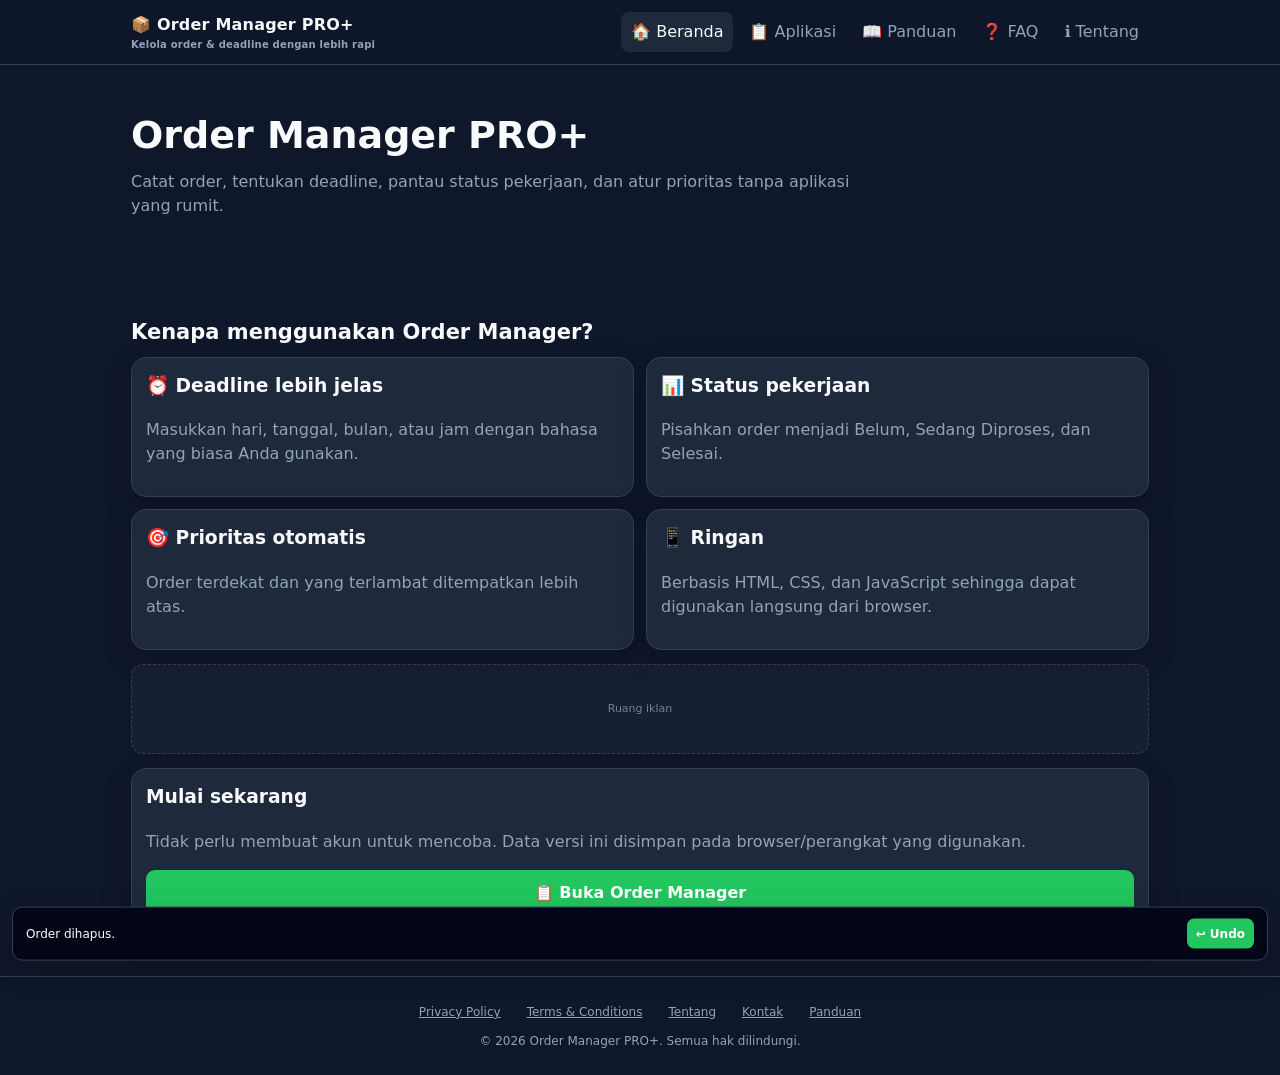
==== index.html @ 02d8d1c5 "Update index.html" ====
<!DOCTYPE html>
<html lang="id">
<head>
<meta name="google-site-verification" content="tuwIC2r9AlKlvY7EfGxf12h9E3UaU9T2xeXRM_5UAuw" />

<script async src="https://pagead2.googlesyndication.com/pagead/js/adsbygoogle.js?client=ca-pub-6747302804510884"
     crossorigin="anonymous"></script>
  
<meta charset="UTF-8">
<meta name="viewport" content="width=device-width,initial-scale=1.0,viewport-fit=cover">
<meta name="description" content="Order Manager PRO+ adalah aplikasi web ringan untuk mencatat order, mengatur deadline, memantau status pekerjaan, dan mengelola prioritas.">
<meta name="theme-color" content="#0f172a">
<title>Order Manager PRO+ — Kelola Order & Deadline</title>

<!--
  ADSENSE:
  Jangan menaruh kode iklan palsu di sini.
  Setelah situs disetujui Google AdSense, masukkan kode resmi Google
  pada slot .ad-slot yang ditandai di bawah.
-->

<style>
:root{
  --bg:#0f172a;--surface:#1e293b;--surface2:#172033;--text:#f8fafc;
  --muted:#94a3b8;--border:#334155;--primary:#22c55e;--danger:#ef4444;
  --blue:#3b82f6;--orange:#f59e0b;--cyan:#38bdf8;--shadow:0 10px 30px rgba(0,0,0,.18)
}
*{box-sizing:border-box}
html{scroll-behavior:smooth}
body{font-family:system-ui,-apple-system,"Segoe UI",sans-serif;background:var(--bg);color:var(--text);margin:0;line-height:1.5}
body.light{--bg:#f1f5f9;--surface:#fff;--surface2:#e2e8f0;--text:#0f172a;--muted:#64748b;--border:#cbd5e1;--shadow:0 8px 25px rgba(15,23,42,.08)}
button,input,textarea,select{font:inherit}
button{border:0;cursor:pointer}
a{color:inherit}
.site-header{position:sticky;top:0;z-index:50;background:color-mix(in srgb,var(--bg) 92%,transparent);backdrop-filter:blur(12px);border-bottom:1px solid var(--border)}
.header-inner{max-width:1050px;margin:auto;padding:12px 16px;display:flex;align-items:center;justify-content:space-between;gap:12px}
.brand{font-weight:900;text-decoration:none;letter-spacing:.2px}
.brand small{display:block;color:var(--muted);font-size:10px;font-weight:600}
.nav{display:flex;gap:6px;overflow:auto}
.nav button{background:transparent;color:var(--muted);padding:8px 10px;border-radius:8px;white-space:nowrap}
.nav button.active,.nav button:hover{background:var(--surface);color:var(--text)}
.page{display:none}.page.active{display:block}
.wrap{max-width:1050px;margin:auto;padding:22px 16px 45px}
.hero{padding:20px 0 10px}
.hero h1{font-size:clamp(25px,6vw,38px);margin:0 0 6px}
.hero p{color:var(--muted);margin:0;max-width:720px}
.section-title{font-size:21px;margin:25px 0 8px}
.muted{color:var(--muted)}
.ad-slot{min-height:90px;margin:14px 0;border:1px dashed var(--border);border-radius:12px;display:flex;align-items:center;justify-content:center;color:var(--muted);font-size:11px;background:var(--surface2)}
.ad-slot span{opacity:.75}
.app-card,.info-card{background:var(--surface);border:1px solid var(--border);border-radius:15px;padding:14px;box-shadow:var(--shadow)}
textarea{width:100%;height:140px;border-radius:10px;border:1px solid var(--border);padding:12px;margin-bottom:10px;background:var(--surface2);color:var(--text);resize:vertical}
.btn-main{width:100%;padding:11px;background:var(--primary);color:#fff;font-weight:800;border-radius:9px}
#clock{text-align:center;margin:10px 0;color:var(--muted);font-size:13px}
.dashboard{display:grid;grid-template-columns:repeat(4,1fr);gap:7px;margin-top:14px}
.dash{background:var(--surface);border:1px solid var(--border);border-radius:10px;padding:9px;text-align:center;font-size:11px}
.dash b{display:block;font-size:19px}.dash.over b{color:var(--danger)}
.status-tabs{display:grid;grid-template-columns:repeat(3,1fr);gap:7px;margin-top:15px}
.status-tab{padding:10px 7px;background:var(--surface);color:var(--muted);border:1px solid var(--border);border-radius:10px;font-weight:800;font-size:11px}
.status-tab.active{background:var(--primary);border-color:var(--primary);color:#fff}
.bulk-actions{display:flex;justify-content:flex-end;margin:9px 0}
.delete-all{background:var(--danger);color:#fff;padding:8px 11px;border-radius:8px;font-size:11px;font-weight:800}
.card{background:var(--surface);border:1px solid var(--border);padding:12px;border-radius:12px;margin-bottom:9px;display:flex;gap:10px;align-items:center;transition:.2s}
.card.proses{background:#78350f}.card.selesai{background:#064e3b}
body.light .card.proses{background:#fff7ed} body.light .card.selesai{background:#ecfdf5}
.card.today{border:2px solid var(--danger)}.card.tomorrow{border:2px solid var(--orange)}.card.h2{border:2px solid var(--blue)}
.left{flex:1;min-width:0}.title{font-size:14px;line-height:1.65;overflow-wrap:anywhere}
.urgent-big{display:block;font-size:12px;font-weight:900;color:var(--danger);margin-bottom:4px;animation:blinkText 1s infinite}
@keyframes blinkText{50%{opacity:.3}}
@keyframes blinkRed{50%{box-shadow:0 0 20px var(--danger)}}
.super-priority{animation:blinkRed 1s infinite;border:2px solid var(--danger)!important}
.tag{font-size:10px;padding:2px 6px;border-radius:6px;margin-right:4px;font-weight:900;display:inline-block;margin-bottom:3px}
.todayTag{background:var(--danger)}.tomorrowTag{background:var(--orange)}.h2Tag{background:var(--blue)}
.date,.countdown{font-size:11px;margin-top:4px}.date{color:var(--muted)}.countdown{color:var(--cyan)}
.parse-warning{color:var(--orange);font-weight:700}
.progress{font-size:10px;padding:3px 6px;border-radius:6px;margin-left:5px;border:0;color:#fff;font-weight:700}
.p-belum{background:#64748b}.p-proses{background:#f59e0b}.p-selesai{background:#22c55e}
.actions{display:flex;gap:5px;flex-shrink:0;flex-wrap:wrap;justify-content:flex-end}.actions button{padding:6px 7px;font-size:11px;border-radius:7px;color:#fff}
.edit{background:var(--blue)}.delete{background:var(--danger)}.move{background:#475569}
.note{font-size:11px;color:var(--muted);margin-top:7px;padding:7px 8px;background:var(--surface2);border-radius:7px}
.empty{text-align:center;color:var(--muted);padding:35px 15px}
.info-grid{display:grid;grid-template-columns:repeat(2,1fr);gap:12px}
.info-card h3{margin-top:0}.info-card li{margin:7px 0}
footer{border-top:1px solid var(--border);padding:25px 16px;color:var(--muted);text-align:center;font-size:12px}
.footer-links{display:flex;justify-content:center;gap:14px;flex-wrap:wrap;margin-bottom:10px}
.footer-links button{background:none;color:var(--muted);text-decoration:underline}
.toast{position:fixed;left:12px;right:12px;bottom:15px;z-index:100;display:flex;align-items:center;justify-content:space-between;gap:10px;background:#020617;color:#fff;border:1px solid #334155;padding:11px 13px;border-radius:10px;box-shadow:var(--shadow);transform:translateY(140%);transition:.25s;font-size:12px}
.toast.show{transform:translateY(0)}.toast button{background:var(--primary);color:#fff;padding:6px 9px;border-radius:7px;font-weight:800}
.search{width:100%;padding:10px;border-radius:9px;border:1px solid var(--border);background:var(--surface2);color:var(--text);margin:8px 0}
.toolbar{display:flex;gap:7px;justify-content:flex-end;margin:8px 0;flex-wrap:wrap}.toolbar button{padding:8px 10px;border-radius:8px;background:var(--surface2);color:var(--text);border:1px solid var(--border)}
.drag-handle{cursor:grab;color:var(--muted);font-size:15px;margin-right:3px}.dragging{opacity:.45}
.small{font-size:11px}.kbd{padding:2px 5px;border:1px solid var(--border);border-radius:5px;background:var(--surface2)}
@media(max-width:650px){
  .header-inner{align-items:flex-start;flex-direction:column}.nav{width:100%}
  .dashboard{grid-template-columns:repeat(2,1fr)}.info-grid{grid-template-columns:1fr}
  .card{align-items:flex-start}.actions{width:76px}
}

.ad-wrapper {
  display: flex;
  flex-wrap: wrap;
  justify-content: center;
  gap: 15px;
  margin: 15px 0;
}
.ad-wrapper .ad-slot {
  margin: 0; /* Menghapus margin bawaan agar sejajar */
  border: none;
  background: transparent;
  flex: 1 1 auto;
  max-width: fit-content;
}
.ad-wrapper .ad-slot iframe,
.ad-wrapper .ad-slot img,
.ad-wrapper .ad-slot ins {
  max-width: 100% !important;
  height: auto !important;
  object-fit: contain;
  display: block;
  margin: 0 auto;
}
     
</style>
</head>

<body>
<header class="site-header">
  <div class="header-inner">
    <a class="brand" href="#" onclick="showPage('home');return false">📦 Order Manager PRO+<small>Kelola order & deadline dengan lebih rapi</small></a>
    <nav class="nav" aria-label="Navigasi utama">
      <button id="nav-home" onclick="showPage('home')">🏠 Beranda</button>
      <button id="nav-app" onclick="showPage('app')">📋 Aplikasi</button>
      <button id="nav-guide" onclick="showPage('guide')">📖 Panduan</button>
      <button id="nav-faq" onclick="showPage('faq')">❓ FAQ</button>
      <button id="nav-about" onclick="showPage('about')">ℹ️ Tentang</button>
    </nav>
  </div>
</header>

<main>
<section id="page-home" class="page">
<div class="wrap">
  <div class="hero">
    <h1>Order Manager PRO+</h1>
    <p>Catat order, tentukan deadline, pantau status pekerjaan, dan atur prioritas tanpa aplikasi yang rumit.</p>
  </div>

<!-- Contoh pemasangan di Halaman Beranda (Home) -->
<div class="ad-slot" style="border:none; background:transparent; display:flex; justify-content:center; align-items:center; min-height:50px;">
  <!-- TEMPEL KODE ADSTERRA ANDA DI BAWAH INI -->
  <script>
  atOptions = {
    'key' : '474d2ffbea470ba708e91466ad2cbdbd',
    'format' : 'iframe',
    'height' : 50,
    'width' : 320,
    'params' : {}
  };
</script>
<script src="https://www.highrevenueformat.com/474d2ffbea470ba708e91466ad2cbdbd/invoke.js"></script>
  <!-- BATAS KODE ADSTERRA -->
</div>
     
  <h2 class="section-title">Kenapa menggunakan Order Manager?</h2>
  <div class="info-grid">
    <article class="info-card"><h3>⏰ Deadline lebih jelas</h3><p class="muted">Masukkan hari, tanggal, bulan, atau jam dengan bahasa yang biasa Anda gunakan.</p></article>
    <article class="info-card"><h3>📊 Status pekerjaan</h3><p class="muted">Pisahkan order menjadi Belum, Sedang Diproses, dan Selesai.</p></article>
    <article class="info-card"><h3>🎯 Prioritas otomatis</h3><p class="muted">Order terdekat dan yang terlambat ditempatkan lebih atas.</p></article>
    <article class="info-card"><h3>📱 Ringan</h3><p class="muted">Berbasis HTML, CSS, dan JavaScript sehingga dapat digunakan langsung dari browser.</p></article>
  </div>
  <div class="ad-slot"><span>Ruang iklan</span></div>
  <div class="info-card">
    <h3>Mulai sekarang</h3>
    <p class="muted">Tidak perlu membuat akun untuk mencoba. Data versi ini disimpan pada browser/perangkat yang digunakan.</p>
    <button class="btn-main" onclick="showPage('app')">📋 Buka Order Manager</button>
  </div>
</div>
</section>

<section id="page-app" class="page">
<div class="wrap">
  <div class="hero">
    <h1>📦 Order Manager PRO+</h1>
    <p>Masukkan satu order per baris. Deadline akan dibaca otomatis jika ada.</p>
  </div>

  <div class="toolbar">
    <button onclick="toggleTheme()">🌓 Dark / Light</button>
  </div>

  <div class="app-card">
    <textarea id="input" placeholder="Contoh:
Servis motor hari ini 15:30
Meeting besok jam 09.00
Ambil barang lusa
Cetak banner Senin 10:00
Kirim paket Senin depan
Order kartu 28 Agustus
Deadline 28 Agustus 2026 13:00
Pesanan 28/08/2026
Produksi 28-08-2026
Acara 2026-08-28
Cetak label tanggal 25"></textarea>
    <button class="btn-main" onclick="tambah()">Tambah Order</button>
    <div id="clock"></div>
  </div>

  <div class="dashboard">
    <div class="dash over"><b id="dash-over">0</b>Lewat</div>
    <div class="dash"><b id="dash-today">0</b>Hari ini</div>
    <div class="dash"><b id="dash-tomorrow">0</b>Besok</div>
    <div class="dash"><b id="dash-week">0</b>Minggu ini</div>
  </div>

  <div class="status-tabs" role="tablist">
    <button class="status-tab" id="tab-proses" onclick="setStatusTab('proses')">🔄 Sedang Diproses <span id="count-proses">0</span></button>
    <button class="status-tab active" id="tab-belum" onclick="setStatusTab('belum')">⏳ Belum <span id="count-belum">0</span></button>
    <button class="status-tab" id="tab-selesai" onclick="setStatusTab('selesai')">✅ Selesai <span id="count-selesai">0</span></button>
  </div>

  <div class="bulk-actions">
    <button class="delete-all" onclick="hapusSemuaData()">🗑️ Hapus Semua Data</button>
  </div>

  <input id="search" class="search" placeholder="🔎 Cari order..." oninput="render()">
  <div class="small muted">💡 Anda juga dapat mengubah urutan manual dengan tombol ▲ ▼ atau drag & drop.</div>
  <!-- Contoh pemasangan di Halaman Beranda (Home) -->

     <!-- IKLAN IKLAN -->

     <div class="ad-wrapper">
     <div class="ad-slot" style="border:none; background:transparent; display:flex; justify-content:center; align-items:center; min-height:50px;">
     <!-- TEMPEL KODE ADSTERRA ANDA DI BAWAH INI -->
  <script>
  atOptions = {
    'key' : '474d2ffbea470ba708e91466ad2cbdbd',
    'format' : 'iframe',
    'height' : 50,
    'width' : 320,
    'params' : {}
  };
</script>
<script src="https://www.highrevenueformat.com/474d2ffbea470ba708e91466ad2cbdbd/invoke.js"></script>
  <!-- IKLAN BATAS KODE ADSTERRA -->
</div>
      <div class="ad-slot" style="border:none; background:transparent; display:flex; justify-content:center; align-items:center; min-height:50px;">
     <!-- TEMPEL KODE ADSTERRA ANDA DI BAWAH INI -->
  <script>
  atOptions = {
    'key' : '474d2ffbea470ba708e91466ad2cbdbd',
    'format' : 'iframe',
    'height' : 50,
    'width' : 320,
    'params' : {}
  };
</script>
<script src="https://www.highrevenueformat.com/474d2ffbea470ba708e91466ad2cbdbd/invoke.js"></script>
  <!-- IKLAN BATAS KODE ADSTERRA -->
</div>
      <div class="ad-slot" style="border:none; background:transparent; display:flex; justify-content:center; align-items:center; min-height:50px;">
     <!-- TEMPEL KODE ADSTERRA ANDA DI BAWAH INI -->
  <script>
  atOptions = {
    'key' : '474d2ffbea470ba708e91466ad2cbdbd',
    'format' : 'iframe',
    'height' : 50,
    'width' : 320,
    'params' : {}
  };
</script>
<script src="https://www.highrevenueformat.com/474d2ffbea470ba708e91466ad2cbdbd/invoke.js"></script>
  <!-- IKLAN BATAS KODE ADSTERRA -->
</div>

<div class="ad-slot" style="border:none; background:transparent; display:flex; justify-content:center; align-items:center; min-height:50px;">
  <!-- TEMPEL KODE ADSTERRA ANDA DI BAWAH INI POPUP -->
  <script>
  atOptions = {
    'key' : 'ff855665cf0e0e22f07a03cf411e1b03',
    'format' : 'iframe',
    'height' : 250,
    'width' : 300,
    'params' : {}
  };
</script>
<script src="https://www.highrevenueformat.com/ff855665cf0e0e22f07a03cf411e1b03/invoke.js"></script>
  <!-- IKLAN BATAS KODE ADSTERRA -->
</div>
     <div class="ad-slot" style="border:none; background:transparent; display:flex; justify-content:center; align-items:center; min-height:50px;">
  <!-- TEMPEL KODE ADSTERRA ANDA DI BAWAH INI POPUP -->
  <script>
  atOptions = {
    'key' : 'ff855665cf0e0e22f07a03cf411e1b03',
    'format' : 'iframe',
    'height' : 250,
    'width' : 300,
    'params' : {}
  };
</script>
<script src="https://www.highrevenueformat.com/ff855665cf0e0e22f07a03cf411e1b03/invoke.js"></script>
  <!-- IKLAN BATAS KODE ADSTERRA -->
</div>
     <div class="ad-slot" style="border:none; background:transparent; display:flex; justify-content:center; align-items:center; min-height:50px;">
  <!-- TEMPEL KODE ADSTERRA ANDA DI BAWAH INI POPUP -->
  <script>
  atOptions = {
    'key' : 'ff855665cf0e0e22f07a03cf411e1b03',
    'format' : 'iframe',
    'height' : 250,
    'width' : 300,
    'params' : {}
  };
</script>
<script src="https://www.highrevenueformat.com/ff855665cf0e0e22f07a03cf411e1b03/invoke.js"></script>
  <!-- IKLAN BATAS KODE ADSTERRA -->
</div>
 </div>

     <!-- IKLAN IKLAN -->
     
  <div id="output" class="container"></div>

     <!-- IKLAN IKLAN IKLAN -->
<div class="ad-wrapper">     
  <!-- IKLANNN -->   
<div class="ad-slot" style="border:none; background:transparent; display:flex; justify-content:center; align-items:center; min-height:50px;">
  <!-- TEMPEL KODE ADSTERRA ANDA DI BAWAH INI -->
  <script>
  atOptions = {
    'key' : '990334b8b46c7dfef3ff27dfad3c7485',
    'format' : 'iframe',
    'height' : 60,
    'width' : 468,
    'params' : {}
  };
</script>
<script src="https://www.highrevenueformat.com/990334b8b46c7dfef3ff27dfad3c7485/invoke.js"></script>
  <!-- BATAS KODE ADSTERRA -->
</div>
<div class="ad-slot" style="border:none; background:transparent; display:flex; justify-content:center; align-items:center; min-height:50px;">
  <!-- TEMPEL KODE ADSTERRA ANDA DI BAWAH INI -->
  <script>
  atOptions = {
    'key' : '990334b8b46c7dfef3ff27dfad3c7485',
    'format' : 'iframe',
    'height' : 60,
    'width' : 468,
    'params' : {}
  };
</script>
<script src="https://www.highrevenueformat.com/990334b8b46c7dfef3ff27dfad3c7485/invoke.js"></script>
  <!-- BATAS KODE ADSTERRA -->
</div>
<div class="ad-slot" style="border:none; background:transparent; display:flex; justify-content:center; align-items:center; min-height:50px;">
  <!-- TEMPEL KODE ADSTERRA ANDA DI BAWAH INI -->
  <script>
  atOptions = {
    'key' : '990334b8b46c7dfef3ff27dfad3c7485',
    'format' : 'iframe',
    'height' : 60,
    'width' : 468,
    'params' : {}
  };
</script>
<script src="https://www.highrevenueformat.com/990334b8b46c7dfef3ff27dfad3c7485/invoke.js"></script>
  <!-- BATAS KODE ADSTERRA -->
</div>
<div class="ad-slot" style="border:none; background:transparent; display:flex; justify-content:center; align-items:center; min-height:50px;">
  <!-- TEMPEL KODE ADSTERRA ANDA DI BAWAH INI -->
  <script>
  atOptions = {
    'key' : '990334b8b46c7dfef3ff27dfad3c7485',
    'format' : 'iframe',
    'height' : 60,
    'width' : 468,
    'params' : {}
  };
</script>
<script src="https://www.highrevenueformat.com/990334b8b46c7dfef3ff27dfad3c7485/invoke.js"></script>
  <!-- BATAS KODE ADSTERRA -->
</div>
<div class="ad-slot" style="border:none; background:transparent; display:flex; justify-content:center; align-items:center; min-height:50px;">
  <!-- TEMPEL KODE ADSTERRA ANDA DI BAWAH INI -->
  <script>
  atOptions = {
    'key' : '990334b8b46c7dfef3ff27dfad3c7485',
    'format' : 'iframe',
    'height' : 60,
    'width' : 468,
    'params' : {}
  };
</script>
<script src="https://www.highrevenueformat.com/990334b8b46c7dfef3ff27dfad3c7485/invoke.js"></script>
  <!-- BATAS KODE ADSTERRA -->
</div>
 <div class="ad-slot" style="border:none; background:transparent; display:flex; justify-content:center; align-items:center; min-height:50px;">
  <!-- TEMPEL KODE ADSTERRA ANDA DI BAWAH INI -->
  <script>
  atOptions = {
    'key' : '990334b8b46c7dfef3ff27dfad3c7485',
    'format' : 'iframe',
    'height' : 60,
    'width' : 468,
    'params' : {}
  };
</script>
<script src="https://www.highrevenueformat.com/990334b8b46c7dfef3ff27dfad3c7485/invoke.js"></script>
  <!-- BATAS KODE ADSTERRA -->
</div>
<div class="ad-slot" style="border:none; background:transparent; display:flex; justify-content:center; align-items:center; min-height:50px;">
  <!-- TEMPEL KODE ADSTERRA ANDA DI BAWAH INI -->
  <script>
  atOptions = {
    'key' : '990334b8b46c7dfef3ff27dfad3c7485',
    'format' : 'iframe',
    'height' : 60,
    'width' : 468,
    'params' : {}
  };
</script>
<script src="https://www.highrevenueformat.com/990334b8b46c7dfef3ff27dfad3c7485/invoke.js"></script>
  <!-- BATAS KODE ADSTERRA -->
</div>
     <div class="ad-slot" style="border:none; background:transparent; display:flex; justify-content:center; align-items:center; min-height:50px;">
  <!-- TEMPEL KODE ADSTERRA ANDA DI BAWAH INI -->
  <script>
  atOptions = {
    'key' : '990334b8b46c7dfef3ff27dfad3c7485',
    'format' : 'iframe',
    'height' : 60,
    'width' : 468,
    'params' : {}
  };
</script>
<script src="https://www.highrevenueformat.com/990334b8b46c7dfef3ff27dfad3c7485/invoke.js"></script>
  <!-- BATAS KODE ADSTERRA -->
</div>
     <div class="ad-slot" style="border:none; background:transparent; display:flex; justify-content:center; align-items:center; min-height:50px;">
  <!-- TEMPEL KODE ADSTERRA ANDA DI BAWAH INI -->
  <script>
  atOptions = {
    'key' : '990334b8b46c7dfef3ff27dfad3c7485',
    'format' : 'iframe',
    'height' : 60,
    'width' : 468,
    'params' : {}
  };
</script>
<script src="https://www.highrevenueformat.com/990334b8b46c7dfef3ff27dfad3c7485/invoke.js"></script>
  <!-- BATAS KODE ADSTERRA -->
</div>
     <div class="ad-slot" style="border:none; background:transparent; display:flex; justify-content:center; align-items:center; min-height:50px;">
  <!-- TEMPEL KODE ADSTERRA ANDA DI BAWAH INI -->
  <script>
  atOptions = {
    'key' : '990334b8b46c7dfef3ff27dfad3c7485',
    'format' : 'iframe',
    'height' : 60,
    'width' : 468,
    'params' : {}
  };
</script>
<script src="https://www.highrevenueformat.com/990334b8b46c7dfef3ff27dfad3c7485/invoke.js"></script>
  <!-- BATAS KODE ADSTERRA -->
</div>

     </div>
     <div class="ad-slot" style="border:none; background:transparent; display:flex; justify-content:center; align-items:center; min-height:50px;">
  <!-- TEMPEL KODE ADSTERRA ANDA DI BAWAH INI -->
  <script>
  atOptions = {
    'key' : '1f15e79377ab8e579b58a0adede7d852',
    'format' : 'iframe',
    'height' : 90,
    'width' : 728,
    'params' : {}
  };
</script>
<script src="https://www.highrevenueformat.com/1f15e79377ab8e579b58a0adede7d852/invoke.js"></script>
  <!-- BATAS KODE ADSTERRA -->
</div>
         <div class="ad-slot" style="border:none; background:transparent; display:flex; justify-content:center; align-items:center; min-height:50px;">
  <!-- TEMPEL KODE ADSTERRA ANDA DI BAWAH INI -->
  <script>
  atOptions = {
    'key' : '1f15e79377ab8e579b58a0adede7d852',
    'format' : 'iframe',
    'height' : 90,
    'width' : 728,
    'params' : {}
  };
</script>
<script src="https://www.highrevenueformat.com/1f15e79377ab8e579b58a0adede7d852/invoke.js"></script>
  <!-- BATAS KODE ADSTERRA -->
</div>
         <div class="ad-slot" style="border:none; background:transparent; display:flex; justify-content:center; align-items:center; min-height:50px;">
  <!-- TEMPEL KODE ADSTERRA ANDA DI BAWAH INI -->
  <script>
  atOptions = {
    'key' : '1f15e79377ab8e579b58a0adede7d852',
    'format' : 'iframe',
    'height' : 90,
    'width' : 728,
    'params' : {}
  };
</script>
<script src="https://www.highrevenueformat.com/1f15e79377ab8e579b58a0adede7d852/invoke.js"></script>
  <!-- BATAS KODE ADSTERRA -->
</div>
         <div class="ad-slot" style="border:none; background:transparent; display:flex; justify-content:center; align-items:center; min-height:50px;">
  <!-- TEMPEL KODE ADSTERRA ANDA DI BAWAH INI -->
  <script>
  atOptions = {
    'key' : '1f15e79377ab8e579b58a0adede7d852',
    'format' : 'iframe',
    'height' : 90,
    'width' : 728,
    'params' : {}
  };
</script>
<script src="https://www.highrevenueformat.com/1f15e79377ab8e579b58a0adede7d852/invoke.js"></script>
  <!-- BATAS KODE ADSTERRA -->
</div>
         <div class="ad-slot" style="border:none; background:transparent; display:flex; justify-content:center; align-items:center; min-height:50px;">
  <!-- TEMPEL KODE ADSTERRA ANDA DI BAWAH INI -->
  <script>
  atOptions = {
    'key' : '1f15e79377ab8e579b58a0adede7d852',
    'format' : 'iframe',
    'height' : 90,
    'width' : 728,
    'params' : {}
  };
</script>
<script src="https://www.highrevenueformat.com/1f15e79377ab8e579b58a0adede7d852/invoke.js"></script>
  <!-- BATAS KODE ADSTERRA -->
</div>
         <div class="ad-slot" style="border:none; background:transparent; display:flex; justify-content:center; align-items:center; min-height:50px;">
  <!-- TEMPEL KODE ADSTERRA ANDA DI BAWAH INI -->
  <script>
  atOptions = {
    'key' : '1f15e79377ab8e579b58a0adede7d852',
    'format' : 'iframe',
    'height' : 90,
    'width' : 728,
    'params' : {}
  };
</script>
<script src="https://www.highrevenueformat.com/1f15e79377ab8e579b58a0adede7d852/invoke.js"></script>
  <!-- BATAS KODE ADSTERRA -->
</div>
</div>
     <!-- IKLANNN --> 

     
</div>
</section>

<section id="page-guide" class="page">
<div class="wrap">
  <div class="hero"><h1>📖 Panduan Order Manager PRO+</h1><p>Cara menggunakan fitur utama.</p></div>
  <div class="ad-slot"><span>Ruang iklan</span></div>
  <div class="info-grid">
    <article class="info-card"><h3>1. Tambah order</h3><p>Masukkan satu order per baris lalu tekan <b>Tambah Order</b>. Jika teks yang sama sudah ada, order baru tidak akan dimasukkan.</p></article>
    <article class="info-card"><h3>2. Tulis deadline</h3><p>Contoh: <b>hari ini 15:30</b>, <b>besok jam 09.00</b>, <b>lusa</b>, <b>Senin 10:00</b>, <b>Senin depan</b>, <b>28 Agustus</b>, <b>28 Agustus 2026</b>, <b>28/08/2026</b>, <b>28-08-2026</b>, <b>2026-08-28</b>, atau <b>tanggal 25</b>.</p></article>
    <article class="info-card"><h3>3. Status</h3><p>Gunakan tiga tab untuk memisahkan order <b>Belum</b>, <b>Sedang Diproses</b>, dan <b>Selesai</b>.</p></article>
    <article class="info-card"><h3>4. Prioritas</h3><p>Deadline yang lewat atau paling dekat otomatis berada di bagian atas. Order tanpa tanggal berada setelah order terjadwal. Status Selesai dipisahkan pada tabnya sendiri.</p></article>
    <article class="info-card"><h3>5. Drag & drop</h3><p>Geser kartu untuk mengatur prioritas manual. Tombol ▲ dan ▼ juga tersedia.</p></article>
    <article class="info-card"><h3>6. Undo Delete</h3><p>Setelah menghapus order, tekan <b>Undo</b> dalam beberapa detik untuk mengembalikannya.</p></article>
  </div>
</div>
</section>

<section id="page-faq" class="page">
<div class="wrap">
  <div class="hero"><h1>❓ FAQ</h1><p>Pertanyaan yang sering ditanyakan.</p></div>
  <div class="info-card">
    <h3>Apakah data saya tersimpan?</h3><p class="muted">Ya. Versi ini menggunakan penyimpanan browser (localStorage). Menghapus data browser atau berpindah perangkat dapat menghilangkan data lokal.</p>
    <h3>Apakah saya perlu login?</h3><p class="muted">Tidak untuk versi lokal ini.</p>
    <h3>Apakah tanggal otomatis akurat?</h3><p class="muted">Parser menggunakan tanggal dan waktu perangkat. Untuk deadline, sebaiknya tuliskan waktu jika jam benar-benar penting.</p>
    <h3>Bagaimana jika deadline tidak dikenali?</h3><p class="muted">Kartu akan menampilkan peringatan bahwa deadline tidak terdeteksi. Gunakan salah satu format pada Panduan.</p>
    <h3>Apakah data bisa diakses dari HP lain?</h3><p class="muted">Belum pada versi localStorage. Untuk sinkronisasi antarperangkat, aplikasi perlu backend/database.</p>
  </div>
</div>
</section>

<section id="page-about" class="page">
<div class="wrap">
  <div class="hero"><h1>ℹ️ Tentang Order Manager PRO+</h1><p>Aplikasi web sederhana untuk membantu pengelolaan pekerjaan dan order harian.</p></div>
  <div class="ad-slot"><span>Ruang iklan</span></div>
  <div class="info-card">
    <h3>Tujuan</h3>
    <p class="muted">Order Manager PRO+ dibuat untuk membantu pengguna mencatat pekerjaan, deadline, dan progres dalam satu tampilan yang ringan.</p>
    <h3>Privasi data</h3>
    <p class="muted">Pada versi ini, data order utama disimpan di browser pengguna. Jangan memasukkan informasi sensitif yang tidak diperlukan.</p>
    <h3>Kontak</h3>
    <p class="muted">Untuk pertanyaan, saran, atau laporan masalah, silakan gunakan alamat kontak yang Anda tetapkan pada versi publik situs.</p>
  </div>
</div>
</section>

<section id="page-privacy" class="page">
<div class="wrap">
  <h1>🔒 Privacy Policy</h1>
  <div class="info-card">
    <p>Kebijakan Privasi ini menjelaskan bagaimana situs Order Manager PRO+ menangani informasi ketika Anda menggunakan layanan.</p>
    <h3>Data aplikasi</h3><p>Order yang Anda masukkan pada versi ini dapat disimpan secara lokal di browser menggunakan localStorage. Data tersebut tidak otomatis dikirim ke server oleh aplikasi inti ini.</p>
    <h3>Cookies dan iklan</h3><p>Jika situs menggunakan Google AdSense atau layanan iklan pihak ketiga, penyedia iklan dapat menggunakan cookie atau teknologi serupa untuk menayangkan dan mengukur iklan sesuai kebijakan mereka. Bagian ini harus disesuaikan dengan konfigurasi iklan yang benar-benar digunakan pada situs.</p>
    <h3>Pengelolaan data</h3><p>Anda dapat menghapus order melalui fitur penghapusan di aplikasi. Anda juga dapat menghapus data situs dari pengaturan browser.</p>
    <h3>Perubahan</h3><p>Kebijakan ini dapat diperbarui apabila fitur, analitik, iklan, atau layanan pihak ketiga berubah.</p>
  </div>
</div>
</section>

<section id="page-terms" class="page">
<div class="wrap">
  <h1>📜 Terms & Conditions</h1>
  <div class="info-card">
    <p>Dengan menggunakan Order Manager PRO+, Anda memahami bahwa aplikasi ini merupakan alat bantu pencatatan dan pengingat deadline.</p>
    <h3>Ketepatan deadline</h3><p>Parser tanggal menggunakan waktu perangkat dan pola bahasa tertentu. Pengguna tetap bertanggung jawab memeriksa deadline penting.</p>
    <h3>Penyimpanan</h3><p>Versi localStorage tidak menjamin data tetap tersedia setelah data browser dihapus, perangkat diganti, atau browser mengalami perubahan.</p>
    <h3>Penggunaan wajar</h3><p>Gunakan layanan secara wajar dan jangan memasukkan konten yang melanggar hukum atau hak pihak lain.</p>
  </div>
</div>
</section>

<section id="page-contact" class="page">
<div class="wrap">
  <h1>📞 Kontak</h1>
  <div class="info-card">
    <p>Untuk pertanyaan, saran, atau laporan bug, gunakan kanal kontak yang Anda tetapkan untuk situs ini.</p>
    <p class="muted">Tempatkan email bisnis atau formulir kontak Anda di sini sebelum publikasi final.</p>
  </div>
</div>
</section>
</main>

<footer>
  <div class="footer-links">
    <button onclick="showPage('privacy')">Privacy Policy</button>
    <button onclick="showPage('terms')">Terms & Conditions</button>
    <button onclick="showPage('about')">Tentang</button>
    <button onclick="showPage('contact')">Kontak</button>
    <button onclick="showPage('guide')">Panduan</button>
  </div>
  <div>© <span id="year"></span> Order Manager PRO+. Semua hak dilindungi.</div>
</footer>

<div id="undoToast" class="toast">
  <span id="undoText">Order dihapus.</span>
  <button onclick="undoDelete()">↩ Undo</button>
</div>

<script>
const STORAGE_KEY = "orders";
let data = [];
let activeStatusTab = localStorage.getItem("activeStatusTab") || "belum";
let undoItem = null;
let undoIndex = -1;
let undoTimer = null;
let draggedId = null;

try{ data = JSON.parse(localStorage.getItem(STORAGE_KEY) || "[]"); }catch(e){ data=[]; }

function genId(){
  return Date.now().toString(36)+Math.random().toString(36).slice(2);
}
function normalizeText(text){
  return String(text||"").toLowerCase().normalize("NFD").replace(/[\u0300-\u036f]/g,"")
    .replace(/[^\p{L}\p{N}\s:/.-]/gu,"").replace(/\s+/g," ").trim();
}
function validDateParts(y,m,d){
  const x=new Date(y,m,d);
  return x.getFullYear()===y && x.getMonth()===m && x.getDate()===d;
}
function parseWaktu(rawText){
  const text=String(rawText||"").toLowerCase();
  let hour=null,minute=0,period=null,matchedText="";
  let m=text.match(/\b(?:jam|pukul|pkl)\s*(\d{1,2})(?:\s*[:.]\s*(\d{1,2}))?\s*(pagi|siang|sore|malam|am|pm)?\b/i);
  if(m){hour=+m[1];minute=m[2]==null?0:+m[2];period=m[3]?.toLowerCase()||null;matchedText=m[0]}
  if(hour===null){
    for(const c of text.matchAll(/\b(\d{1,2})\s*[:.]\s*(\d{2})\b/g)){
      const h=+c[1],mi=+c[2];
      if(h<=23&&mi<=59){hour=h;minute=mi;matchedText=c[0];break}
    }
  }
  if(hour===null){
    m=text.match(/\b(\d{1,2})\s*(pagi|siang|sore|malam|am|pm)\b/i);
    if(m){hour=+m[1];period=m[2].toLowerCase();matchedText=m[0]}
  }
  if(hour===null)return {hour:23,minute:59,hasTime:false};
  if(period==="am"&&hour===12)hour=0;
  else if(period==="pm"&&hour<12)hour+=12;
  else if(period==="pagi"&&hour===12)hour=0;
  else if((period==="siang"||period==="sore")&&hour<12)hour+=12;
  else if(period==="malam"&&hour<12)hour+=12;
  if(hour>23||minute>59)return {hour:23,minute:59,hasTime:false};
  return {hour,minute,hasTime:true};
}
function parseTanggal(text, referenceDate=new Date()){
  if(!text)return null;
  const clean=String(text).toLowerCase().normalize("NFD").replace(/[\u0300-\u036f]/g,"")
    .replace(/jum['’]at/g,"jumat").replace(/\s+/g," ").trim();
  const bulan={januari:0,jan:0,februari:1,feb:1,pebruari:1,peb:1,maret:2,mar:2,april:3,apr:3,mei:4,juni:5,jun:5,juli:6,jul:6,agustus:7,agu:7,agt:7,ags:7,september:8,sep:8,sept:8,oktober:9,okt:9,november:10,nov:10,desember:11,des:11};
  const hari={minggu:0,ahad:0,senin:1,selasa:2,rabu:3,kamis:4,jumat:5,sabtu:6};
  const now=new Date(referenceDate), w=parseWaktu(clean);
  const today=new Date(now.getFullYear(),now.getMonth(),now.getDate());
  function result(y,m,d,type){
    if(!validDateParts(y,m,d))return null;
    return {date:new Date(y,m,d,w.hour,w.minute,w.hasTime?0:59,w.hasTime?0:999),hasTime:w.hasTime,type};
  }
  function nextYearIfNeeded(r,explicit){
    if(!r||explicit)return r;
    const d=new Date(r.date.getFullYear(),r.date.getMonth(),r.date.getDate());
    return d<today?result(r.date.getFullYear()+1,r.date.getMonth(),r.date.getDate(),r.type):r;
  }

  if(/\bhari ini\b/.test(clean))return result(now.getFullYear(),now.getMonth(),now.getDate(),"hari-ini");
  if(/\bkemarin\b/.test(clean)){const d=new Date(now.getFullYear(),now.getMonth(),now.getDate()-1);return result(d.getFullYear(),d.getMonth(),d.getDate(),"kemarin")}
  if(/\bbesok\b/.test(clean)){const d=new Date(now.getFullYear(),now.getMonth(),now.getDate()+1);return result(d.getFullYear(),d.getMonth(),d.getDate(),"besok")}
  if(/\blusa\b/.test(clean)){const d=new Date(now.getFullYear(),now.getMonth(),now.getDate()+2);return result(d.getFullYear(),d.getMonth(),d.getDate(),"lusa")}

  let m=clean.match(/\b(\d{1,3})\s*hari\s+lagi\b/);
  if(m){const d=new Date(now.getFullYear(),now.getMonth(),now.getDate()+ +m[1]);return result(d.getFullYear(),d.getMonth(),d.getDate(),"hari-lagi")}
  m=clean.match(/\b(\d{1,3})\s*hari\s+(?:yang\s+)?lalu\b/);
  if(m){const d=new Date(now.getFullYear(),now.getMonth(),now.getDate()- +m[1]);return result(d.getFullYear(),d.getMonth(),d.getDate(),"hari-lalu")}

  m=clean.match(/\b(20\d{2})\s*-\s*(\d{1,2})\s*-\s*(\d{1,2})\b/);
  if(m){const r=result(+m[1],+m[2]-1,+m[3],"tanggal-iso");if(r)return r}

  m=clean.match(/\b(?:tgl|tanggal)?\s*(\d{1,2})\s*([\/.-])\s*(\d{1,2})(?:\s*\2\s*(\d{2}|\d{4}))?\b/);
  if(m&&+m[3]>=1&&+m[3]<=12){
    const explicit=!!m[4];let y=explicit?+m[4]:now.getFullYear();if(y<100)y+=2000;
    let r=result(y,+m[3]-1,+m[1],"tanggal-angka");if(r)return nextYearIfNeeded(r,explicit)
  }

  const names=Object.keys(bulan).sort((a,b)=>b.length-a.length).join("|");
  m=clean.match(new RegExp("\\b(?:tgl|tanggal)?\\s*(\\d{1,2})\\s*("+names+")(?:\\s+(\\d{4}))?\\b","i"));
  if(m){
    const explicit=!!m[3];let r=result(explicit?+m[3]:now.getFullYear(),bulan[m[2].toLowerCase()],+m[1],"tanggal-bulan");
    if(r)return nextYearIfNeeded(r,explicit)
  }

  m=clean.match(/\b(?:tgl|tanggal)\s*(\d{1,2})\b/);
  if(m){
    let y=now.getFullYear(),mo=now.getMonth(),d=+m[1],r=result(y,mo,d,"tanggal-hari");
    if(r&&new Date(y,mo,d)<today){mo++;if(mo>11){mo=0;y++}r=result(y,mo,d,"tanggal-hari")}
    if(r)return r
  }

  for(const [name,target] of Object.entries(hari)){
    if(!new RegExp("\\b"+name+"\\b").test(clean))continue;
    let diff=(target-now.getDay()+7)%7;
    const next=/\b(minggu|pekan)\s+depan\b/.test(clean)||new RegExp("\\b"+name+"\\s+depan\\b").test(clean);
    if(next)diff=diff===0?7:diff;
    else if(diff===0&&w.hasTime){
      const same=result(now.getFullYear(),now.getMonth(),now.getDate(),"nama-hari");
      if(same.date<=now)diff=7;
    }
    const d=new Date(now.getFullYear(),now.getMonth(),now.getDate()+diff);
    return result(d.getFullYear(),d.getMonth(),d.getDate(),"nama-hari");
  }

  if(w.hasTime){
    let r=result(now.getFullYear(),now.getMonth(),now.getDate(),"hanya-jam");
    if(r.date<=now){const d=new Date(now.getFullYear(),now.getMonth(),now.getDate()+1);r=result(d.getFullYear(),d.getMonth(),d.getDate(),"hanya-jam")}
    return r
  }
  return null;
}
function escapeHtml(v){
  return String(v??"").replace(/[&<>"']/g,m=>({"&":"&amp;","<":"&lt;",">":"&gt;",'"':"&quot;","'":"&#039;"}[m]));
}
function dayStatus(date){
  if(!date)return "";
  const n=new Date(),a=new Date(n.getFullYear(),n.getMonth(),n.getDate()),b=new Date(date.getFullYear(),date.getMonth(),date.getDate());
  const d=Math.round((b-a)/86400000);
  return d===0?"today":d===1?"tomorrow":d===2?"h2":"";
}
function realtimeBadge(date){
  if(!date)return "";
  const diff=date-new Date(),h=diff/36e5;
  if(diff<=0)return '<span class="tag todayTag">⛔ LEWAT</span>';
  if(h<=1)return '<span class="tag todayTag">🚨 &lt;1 JAM</span>';
  if(h<=3)return '<span class="tag todayTag">⚠️ &lt;3 JAM</span>';
  if(h<=6)return '<span class="tag tomorrowTag">⏰ &lt;6 JAM</span>';
  return "";
}
function countdown(date){
  if(!date)return "";
  let diff=date-new Date();
  if(diff<=0)return "⛔ Deadline terlewat";
  const day=Math.floor(diff/86400000),h=Math.floor(diff%86400000/3600000),m=Math.floor(diff%3600000/60000);
  return day?`⏳ ${day} hari ${h} jam lagi`:h?`⏳ ${h} jam ${m} menit lagi`:`⏳ ${m} menit lagi`;
}
function dateInfo(item){
  const d=parseTanggal(item.text);
  return d;
}
function sortData(){
  const now=new Date();
  data.sort((a,b)=>{
    if(a.progress==="selesai"&&b.progress!=="selesai")return 1;
    if(b.progress==="selesai"&&a.progress!=="selesai")return -1;
    const da=dateInfo(a),db=dateInfo(b);
    if(da&&!db)return -1;if(!da&&db)return 1;if(!da&&!db)return (a.order||0)-(b.order||0);
    return da.date-db.date;
  });
}
function save(){
  data.forEach((x,i)=>x.order=i);
  localStorage.setItem(STORAGE_KEY,JSON.stringify(data));
}
function tambah(){
  const input=document.getElementById("input"),lines=input.value.split("\n");
  let added=0,dup=0;
  lines.forEach(line=>{
    const clean=line.trim();if(!clean)return;
    const norm=normalizeText(clean);
    if(data.some(x=>normalizeText(x.text)===norm)){dup++;return}
    data.unshift({id:genId(),text:clean,progress:"belum",note:"",order:-added-1});
    added++;
  });
  sortData();save();render();input.value="";
  if(dup)showToast(`ℹ️ ${dup} order duplikat diabaikan${added?` • ${added} order baru ditambahkan`:""}`,false);
}
function hapus(id){
  const i=data.findIndex(x=>x.id===id);if(i<0)return;
  undoItem={...data[i]};undoIndex=i;data.splice(i,1);save();render();
  clearTimeout(undoTimer);
  document.getElementById("undoText").textContent="Order dihapus.";
  document.getElementById("undoToast").classList.add("show");
  undoTimer=setTimeout(()=>{document.getElementById("undoToast").classList.remove("show");undoItem=null},5000);
}
function undoDelete(){
  if(!undoItem)return;
  data.splice(Math.min(undoIndex,data.length),0,undoItem);undoItem=null;save();render();
  document.getElementById("undoToast").classList.remove("show");
}
function hapusSemuaData(){
  if(!data.length){alert("Tidak ada data untuk dihapus.");return}
  if(!confirm("Hapus SEMUA data order? Semua status Belum, Proses, dan Selesai akan dihapus."))return;
  data=[];localStorage.removeItem(STORAGE_KEY);render();
}
function edit(id){
  const x=data.find(a=>a.id===id);if(!x)return;
  const n=prompt("Edit order:",x.text);if(n&&n.trim()){
    const norm=normalizeText(n);
    if(data.some(a=>a.id!==id&&normalizeText(a.text)===norm)){alert("Order dengan isi yang sama sudah ada. Perubahan dibatalkan.");return}
    x.text=n.trim();sortData();save();render();
  }
}
function updateProgress(id,val){
  const x=data.find(a=>a.id===id);if(!x)return;x.progress=val;sortData();save();render();
}
function editNote(id){
  const x=data.find(a=>a.id===id);if(!x)return;
  const n=prompt("Catatan tambahan:",x.note||"");if(n!==null){x.note=n.trim();save();render()}
}
function moveManual(id,dir){
  const i=data.findIndex(x=>x.id===id);if(i<0)return;
  const j=i+dir;if(j<0||j>=data.length)return;
  [data[i],data[j]]=[data[j],data[i]];save();render();
}
function setStatusTab(status){activeStatusTab=status;localStorage.setItem("activeStatusTab",status);render()}
function updateTabs(){
  const c={belum:0,proses:0,selesai:0};
  data.forEach(x=>c[x.progress==="proses"?"proses":x.progress==="selesai"?"selesai":"belum"]++);
  Object.keys(c).forEach(k=>document.getElementById("count-"+k).textContent=c[k]);
  document.querySelectorAll(".status-tab").forEach(x=>x.classList.remove("active"));
  document.getElementById("tab-"+activeStatusTab)?.classList.add("active");
}
function updateDashboard(){
  let over=0,today=0,tomorrow=0,week=0;
  const now=new Date(),start=new Date(now.getFullYear(),now.getMonth(),now.getDate()),end=new Date(start);end.setDate(end.getDate()+7);
  data.forEach(x=>{
    if(x.progress==="selesai")return;
    const d=dateInfo(x);if(!d)return;
    if(d.date<now)over++;
    const ds=new Date(d.date.getFullYear(),d.date.getMonth(),d.date.getDate());
    if(ds.getTime()===start.getTime())today++;
    const tom=new Date(start);tom.setDate(tom.getDate()+1);if(ds.getTime()===tom.getTime())tomorrow++;
    if(ds>=start&&ds<end)week++;
  });
  document.getElementById("dash-over").textContent=over;
  document.getElementById("dash-today").textContent=today;
  document.getElementById("dash-tomorrow").textContent=tomorrow;
  document.getElementById("dash-week").textContent=week;
}
function render(){
  sortData();
  const q=normalizeText(document.getElementById("search")?.value||"");
  const visible=data.filter(x=>{
    const st=x.progress==="proses"?"proses":x.progress==="selesai"?"selesai":"belum";
    return st===activeStatusTab && (!q||normalizeText(x.text).includes(q)||normalizeText(x.note).includes(q));
  });
  let html="";
  if(!visible.length)html='<div class="empty">Tidak ada order pada tab ini.</div>';
  visible.forEach(d=>{
    const date=dateInfo(d),day=dayStatus(date?.date),badge=realtimeBadge(date?.date);
    const isSuper=date&&(date.date-new Date())<=3600000;
    const label=date?date.date.toLocaleString("id-ID",{weekday:"long",day:"numeric",month:"long",year:"numeric",hour:"2-digit",minute:"2-digit"}):"Tidak ada tanggal / waktu";
    html+=`<div class="card ${d.progress} ${day} ${isSuper?"super-priority":""}" draggable="true" data-id="${escapeHtml(d.id)}"
      ondragstart="dragStart(event)" ondragover="dragOver(event)" ondrop="dropCard(event)" ondragend="dragEnd(event)">
      <div class="drag-handle" title="Drag untuk mengatur urutan">☷</div>
      <div class="left">
        <div class="title">
          ${isSuper?'<span class="urgent-big">⚠️ SUPER PRIORITAS</span>':""}
          ${day==="today"?'<span class="tag todayTag">🔴 HARI INI</span>':day==="tomorrow"?'<span class="tag tomorrowTag">🟠 BESOK</span>':day==="h2"?'<span class="tag h2Tag">🔵 H-2</span>':""}
          ${badge}
          ${escapeHtml(d.text)}
          <select class="progress p-${d.progress}" onchange="updateProgress('${d.id}',this.value)">
            <option value="belum" ${d.progress==="belum"?"selected":""}>Belum</option>
            <option value="proses" ${d.progress==="proses"?"selected":""}>Proses</option>
            <option value="selesai" ${d.progress==="selesai"?"selected":""}>Selesai</option>
          </select>
        </div>
        <div class="date">${escapeHtml(label)}${date?"":'<span class="parse-warning"> ⚠️ Deadline tidak terdeteksi</span>'}</div>
        ${date?`<div class="countdown">${escapeHtml(countdown(date.date))}</div>`:""}
        ${d.note?`<div class="note">📝 ${escapeHtml(d.note)}</div>`:""}
      </div>
      <div class="actions">
        <button class="move" onclick="moveManual('${d.id}',-1)" title="Naik">▲</button>
        <button class="move" onclick="moveManual('${d.id}',1)" title="Turun">▼</button>
        <button class="edit" onclick="edit('${d.id}')">✏️</button>
        <button class="move" onclick="editNote('${d.id}')" title="Catatan">📝</button>
        <button class="delete" onclick="hapus('${d.id}')">🗑️</button>
      </div>
    </div>`;
  });
  document.getElementById("output").innerHTML=html;
  updateTabs();updateDashboard();
}
function dragStart(e){draggedId=e.currentTarget.dataset.id;e.currentTarget.classList.add("dragging");e.dataTransfer.effectAllowed="move"}
function dragOver(e){e.preventDefault();e.dataTransfer.dropEffect="move"}
function dropCard(e){
  e.preventDefault();const targetId=e.currentTarget.dataset.id;
  if(!draggedId||draggedId===targetId)return;
  const a=data.findIndex(x=>x.id===draggedId),b=data.findIndex(x=>x.id===targetId);
  if(a<0||b<0)return;
  const [item]=data.splice(a,1);data.splice(b,0,item);save();render();
}
function dragEnd(e){e.currentTarget.classList.remove("dragging");draggedId=null}
function showToast(text,undo=true){
  const t=document.getElementById("undoToast");document.getElementById("undoText").textContent=text;
  t.querySelector("button").style.display=undo?"inline-block":"none";t.classList.add("show");
  clearTimeout(undoTimer);undoTimer=setTimeout(()=>t.classList.remove("show"),3000);
}
function toggleTheme(){
  document.body.classList.toggle("light");
  localStorage.setItem("theme",document.body.classList.contains("light")?"light":"dark");
}
function showPage(page){
  document.querySelectorAll(".page").forEach(x=>x.classList.remove("active"));
  document.getElementById("page-"+page)?.classList.add("active");
  document.querySelectorAll(".nav button").forEach(x=>x.classList.remove("active"));
  document.getElementById("nav-"+page)?.classList.add("active");
  if(page==="app")render();
  window.scrollTo({top:0,behavior:"smooth"});
  history.replaceState(null,"","#"+page);
}
function updateClock(){
  document.getElementById("clock").textContent=new Date().toLocaleString("id-ID",{weekday:"long",day:"numeric",month:"long",year:"numeric",hour:"2-digit",minute:"2-digit",second:"2-digit"});
}
(function init(){
  if(localStorage.getItem("theme")==="light")document.body.classList.add("light");
  data=data.map((x,i)=>({id:x.id||genId(),text:x.text||"",progress:x.progress==="proses"||x.progress==="selesai"?x.progress:"belum",note:x.note||"",order:x.order??i}));
  save();
  document.getElementById("year").textContent=new Date().getFullYear();
  updateClock();setInterval(updateClock,1000);setInterval(render,60000);
  const page=location.hash.replace("#","");showPage(["home","app","guide","faq","about","privacy","terms","contact"].includes(page)?page:"home");
})();
</script>
</body>
</html>
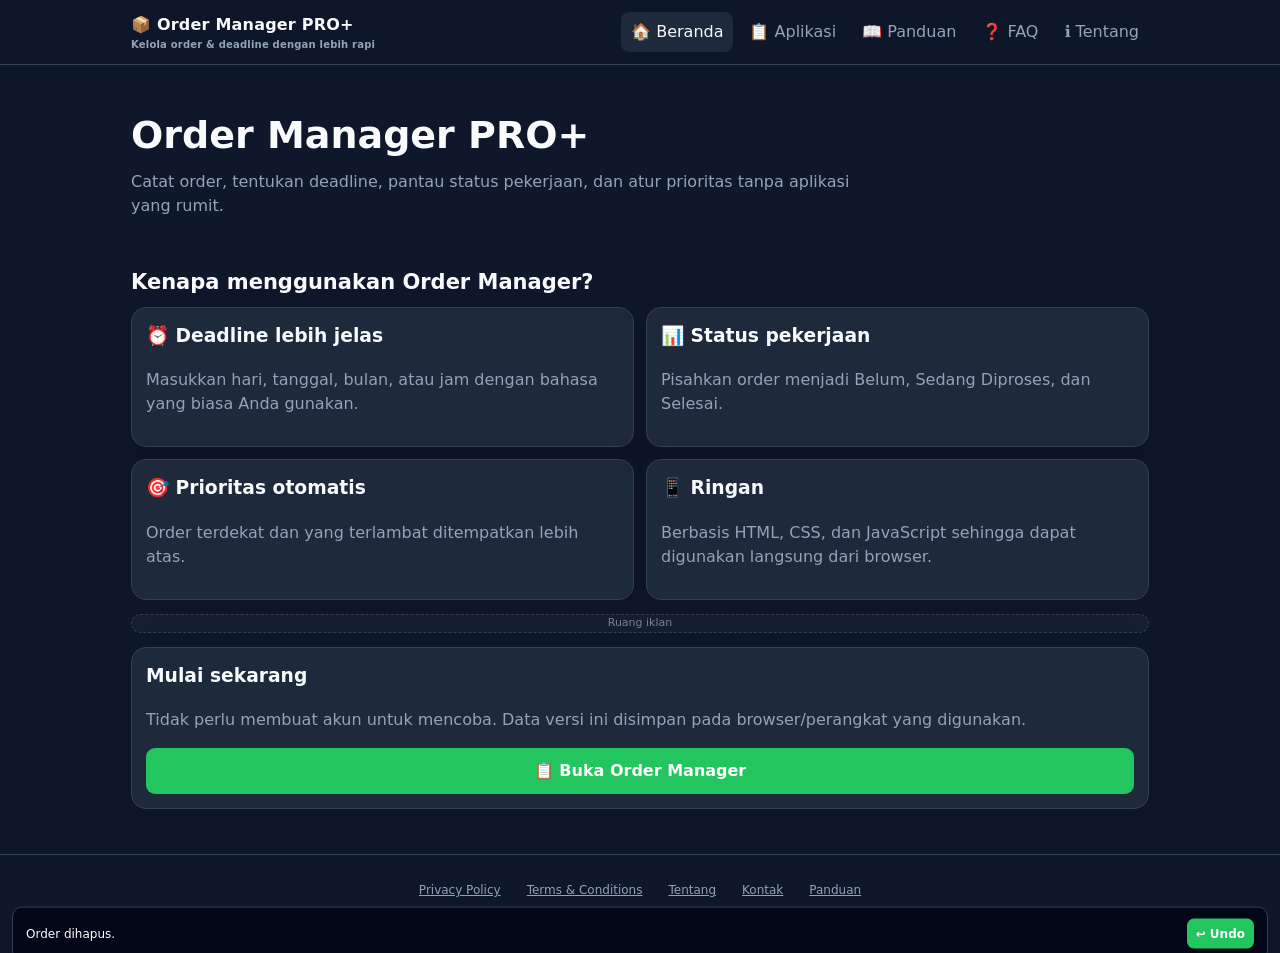
==== commit 5558ef6d: "Update index.html" ====
--- a/index.html
+++ b/index.html
@@ -119,6 +119,17 @@
   display: block;
   margin: 0 auto;
 }
+
+.ad-slot {
+  min-height: 0 !important;
+  padding: 0 !important;
+}
+
+/* Sembunyikan sepenuhnya jika kotak benar-benar tidak ada isinya */
+.ad-slot:empty {
+  display: none !important;
+  margin: 0 !important;
+}
      
 </style>
 </head>
@@ -229,7 +240,7 @@
      <!-- IKLAN IKLAN -->
 
      <div class="ad-wrapper">
-     <div class="ad-slot" style="border:none; background:transparent; display:flex; justify-content:center; align-items:center; min-height:50px;">
+     <div class="ad-slot" style="border:none; background:transparent; display:flex; justify-content:center; align-items:center;">
      <!-- TEMPEL KODE ADSTERRA ANDA DI BAWAH INI -->
   <script>
   atOptions = {
@@ -243,7 +254,7 @@
 <script src="https://www.highrevenueformat.com/474d2ffbea470ba708e91466ad2cbdbd/invoke.js"></script>
   <!-- IKLAN BATAS KODE ADSTERRA -->
 </div>
-      <div class="ad-slot" style="border:none; background:transparent; display:flex; justify-content:center; align-items:center; min-height:50px;">
+      <div class="ad-slot" style="border:none; background:transparent; display:flex; justify-content:center; align-items:center;">
      <!-- TEMPEL KODE ADSTERRA ANDA DI BAWAH INI -->
   <script>
   atOptions = {
@@ -257,7 +268,7 @@
 <script src="https://www.highrevenueformat.com/474d2ffbea470ba708e91466ad2cbdbd/invoke.js"></script>
   <!-- IKLAN BATAS KODE ADSTERRA -->
 </div>
-      <div class="ad-slot" style="border:none; background:transparent; display:flex; justify-content:center; align-items:center; min-height:50px;">
+      <div class="ad-slot" style="border:none; background:transparent; display:flex; justify-content:center; align-items:center;">
      <!-- TEMPEL KODE ADSTERRA ANDA DI BAWAH INI -->
   <script>
   atOptions = {
@@ -272,7 +283,7 @@
   <!-- IKLAN BATAS KODE ADSTERRA -->
 </div>
 
-<div class="ad-slot" style="border:none; background:transparent; display:flex; justify-content:center; align-items:center; min-height:50px;">
+<div class="ad-slot" style="border:none; background:transparent; display:flex; justify-content:center; align-items:center;">
   <!-- TEMPEL KODE ADSTERRA ANDA DI BAWAH INI POPUP -->
   <script>
   atOptions = {
@@ -286,7 +297,7 @@
 <script src="https://www.highrevenueformat.com/ff855665cf0e0e22f07a03cf411e1b03/invoke.js"></script>
   <!-- IKLAN BATAS KODE ADSTERRA -->
 </div>
-     <div class="ad-slot" style="border:none; background:transparent; display:flex; justify-content:center; align-items:center; min-height:50px;">
+     <div class="ad-slot" style="border:none; background:transparent; display:flex; justify-content:center; align-items:center;">
   <!-- TEMPEL KODE ADSTERRA ANDA DI BAWAH INI POPUP -->
   <script>
   atOptions = {
@@ -300,7 +311,7 @@
 <script src="https://www.highrevenueformat.com/ff855665cf0e0e22f07a03cf411e1b03/invoke.js"></script>
   <!-- IKLAN BATAS KODE ADSTERRA -->
 </div>
-     <div class="ad-slot" style="border:none; background:transparent; display:flex; justify-content:center; align-items:center; min-height:50px;">
+     <div class="ad-slot" style="border:none; background:transparent; display:flex; justify-content:center; align-items:center;">
   <!-- TEMPEL KODE ADSTERRA ANDA DI BAWAH INI POPUP -->
   <script>
   atOptions = {
@@ -323,7 +334,7 @@
      <!-- IKLAN IKLAN IKLAN -->
 <div class="ad-wrapper">     
   <!-- IKLANNN -->   
-<div class="ad-slot" style="border:none; background:transparent; display:flex; justify-content:center; align-items:center; min-height:50px;">
+<div class="ad-slot" style="border:none; background:transparent; display:flex; justify-content:center; align-items:center;">
   <!-- TEMPEL KODE ADSTERRA ANDA DI BAWAH INI -->
   <script>
   atOptions = {
@@ -337,7 +348,7 @@
 <script src="https://www.highrevenueformat.com/990334b8b46c7dfef3ff27dfad3c7485/invoke.js"></script>
   <!-- BATAS KODE ADSTERRA -->
 </div>
-<div class="ad-slot" style="border:none; background:transparent; display:flex; justify-content:center; align-items:center; min-height:50px;">
+<div class="ad-slot" style="border:none; background:transparent; display:flex; justify-content:center; align-items:center;">
   <!-- TEMPEL KODE ADSTERRA ANDA DI BAWAH INI -->
   <script>
   atOptions = {
@@ -351,7 +362,7 @@
 <script src="https://www.highrevenueformat.com/990334b8b46c7dfef3ff27dfad3c7485/invoke.js"></script>
   <!-- BATAS KODE ADSTERRA -->
 </div>
-<div class="ad-slot" style="border:none; background:transparent; display:flex; justify-content:center; align-items:center; min-height:50px;">
+<div class="ad-slot" style="border:none; background:transparent; display:flex; justify-content:center; align-items:center;">
   <!-- TEMPEL KODE ADSTERRA ANDA DI BAWAH INI -->
   <script>
   atOptions = {
@@ -365,7 +376,7 @@
 <script src="https://www.highrevenueformat.com/990334b8b46c7dfef3ff27dfad3c7485/invoke.js"></script>
   <!-- BATAS KODE ADSTERRA -->
 </div>
-<div class="ad-slot" style="border:none; background:transparent; display:flex; justify-content:center; align-items:center; min-height:50px;">
+<div class="ad-slot" style="border:none; background:transparent; display:flex; justify-content:center; align-items:center;">
   <!-- TEMPEL KODE ADSTERRA ANDA DI BAWAH INI -->
   <script>
   atOptions = {
@@ -379,7 +390,7 @@
 <script src="https://www.highrevenueformat.com/990334b8b46c7dfef3ff27dfad3c7485/invoke.js"></script>
   <!-- BATAS KODE ADSTERRA -->
 </div>
-<div class="ad-slot" style="border:none; background:transparent; display:flex; justify-content:center; align-items:center; min-height:50px;">
+<div class="ad-slot" style="border:none; background:transparent; display:flex; justify-content:center; align-items:center;">
   <!-- TEMPEL KODE ADSTERRA ANDA DI BAWAH INI -->
   <script>
   atOptions = {
@@ -393,7 +404,7 @@
 <script src="https://www.highrevenueformat.com/990334b8b46c7dfef3ff27dfad3c7485/invoke.js"></script>
   <!-- BATAS KODE ADSTERRA -->
 </div>
- <div class="ad-slot" style="border:none; background:transparent; display:flex; justify-content:center; align-items:center; min-height:50px;">
+ <div class="ad-slot" style="border:none; background:transparent; display:flex; justify-content:center; align-items:center;">
   <!-- TEMPEL KODE ADSTERRA ANDA DI BAWAH INI -->
   <script>
   atOptions = {
@@ -407,7 +418,7 @@
 <script src="https://www.highrevenueformat.com/990334b8b46c7dfef3ff27dfad3c7485/invoke.js"></script>
   <!-- BATAS KODE ADSTERRA -->
 </div>
-<div class="ad-slot" style="border:none; background:transparent; display:flex; justify-content:center; align-items:center; min-height:50px;">
+<div class="ad-slot" style="border:none; background:transparent; display:flex; justify-content:center; align-items:center;">
   <!-- TEMPEL KODE ADSTERRA ANDA DI BAWAH INI -->
   <script>
   atOptions = {
@@ -421,7 +432,7 @@
 <script src="https://www.highrevenueformat.com/990334b8b46c7dfef3ff27dfad3c7485/invoke.js"></script>
   <!-- BATAS KODE ADSTERRA -->
 </div>
-     <div class="ad-slot" style="border:none; background:transparent; display:flex; justify-content:center; align-items:center; min-height:50px;">
+     <div class="ad-slot" style="border:none; background:transparent; display:flex; justify-content:center; align-items:center;">
   <!-- TEMPEL KODE ADSTERRA ANDA DI BAWAH INI -->
   <script>
   atOptions = {
@@ -435,7 +446,7 @@
 <script src="https://www.highrevenueformat.com/990334b8b46c7dfef3ff27dfad3c7485/invoke.js"></script>
   <!-- BATAS KODE ADSTERRA -->
 </div>
-     <div class="ad-slot" style="border:none; background:transparent; display:flex; justify-content:center; align-items:center; min-height:50px;">
+     <div class="ad-slot" style="border:none; background:transparent; display:flex; justify-content:center; align-items:center;">
   <!-- TEMPEL KODE ADSTERRA ANDA DI BAWAH INI -->
   <script>
   atOptions = {
@@ -449,7 +460,7 @@
 <script src="https://www.highrevenueformat.com/990334b8b46c7dfef3ff27dfad3c7485/invoke.js"></script>
   <!-- BATAS KODE ADSTERRA -->
 </div>
-     <div class="ad-slot" style="border:none; background:transparent; display:flex; justify-content:center; align-items:center; min-height:50px;">
+     <div class="ad-slot" style="border:none; background:transparent; display:flex; justify-content:center; align-items:center;">
   <!-- TEMPEL KODE ADSTERRA ANDA DI BAWAH INI -->
   <script>
   atOptions = {
@@ -465,7 +476,7 @@
 </div>
 
      </div>
-     <div class="ad-slot" style="border:none; background:transparent; display:flex; justify-content:center; align-items:center; min-height:50px;">
+     <div class="ad-slot" style="border:none; background:transparent; display:flex; justify-content:center; align-items:center;">
   <!-- TEMPEL KODE ADSTERRA ANDA DI BAWAH INI -->
   <script>
   atOptions = {
@@ -479,7 +490,7 @@
 <script src="https://www.highrevenueformat.com/1f15e79377ab8e579b58a0adede7d852/invoke.js"></script>
   <!-- BATAS KODE ADSTERRA -->
 </div>
-         <div class="ad-slot" style="border:none; background:transparent; display:flex; justify-content:center; align-items:center; min-height:50px;">
+         <div class="ad-slot" style="border:none; background:transparent; display:flex; justify-content:center; align-items:center;">
   <!-- TEMPEL KODE ADSTERRA ANDA DI BAWAH INI -->
   <script>
   atOptions = {
@@ -493,7 +504,7 @@
 <script src="https://www.highrevenueformat.com/1f15e79377ab8e579b58a0adede7d852/invoke.js"></script>
   <!-- BATAS KODE ADSTERRA -->
 </div>
-         <div class="ad-slot" style="border:none; background:transparent; display:flex; justify-content:center; align-items:center; min-height:50px;">
+         <div class="ad-slot" style="border:none; background:transparent; display:flex; justify-content:center; align-items:center;">
   <!-- TEMPEL KODE ADSTERRA ANDA DI BAWAH INI -->
   <script>
   atOptions = {
@@ -507,7 +518,7 @@
 <script src="https://www.highrevenueformat.com/1f15e79377ab8e579b58a0adede7d852/invoke.js"></script>
   <!-- BATAS KODE ADSTERRA -->
 </div>
-         <div class="ad-slot" style="border:none; background:transparent; display:flex; justify-content:center; align-items:center; min-height:50px;">
+         <div class="ad-slot" style="border:none; background:transparent; display:flex; justify-content:center; align-items:center;">
   <!-- TEMPEL KODE ADSTERRA ANDA DI BAWAH INI -->
   <script>
   atOptions = {
@@ -521,7 +532,7 @@
 <script src="https://www.highrevenueformat.com/1f15e79377ab8e579b58a0adede7d852/invoke.js"></script>
   <!-- BATAS KODE ADSTERRA -->
 </div>
-         <div class="ad-slot" style="border:none; background:transparent; display:flex; justify-content:center; align-items:center; min-height:50px;">
+         <div class="ad-slot" style="border:none; background:transparent; display:flex; justify-content:center; align-items:center;">
   <!-- TEMPEL KODE ADSTERRA ANDA DI BAWAH INI -->
   <script>
   atOptions = {
@@ -535,7 +546,7 @@
 <script src="https://www.highrevenueformat.com/1f15e79377ab8e579b58a0adede7d852/invoke.js"></script>
   <!-- BATAS KODE ADSTERRA -->
 </div>
-         <div class="ad-slot" style="border:none; background:transparent; display:flex; justify-content:center; align-items:center; min-height:50px;">
+         <div class="ad-slot" style="border:none; background:transparent; display:flex; justify-content:center; align-items:center;">
   <!-- TEMPEL KODE ADSTERRA ANDA DI BAWAH INI -->
   <script>
   atOptions = {
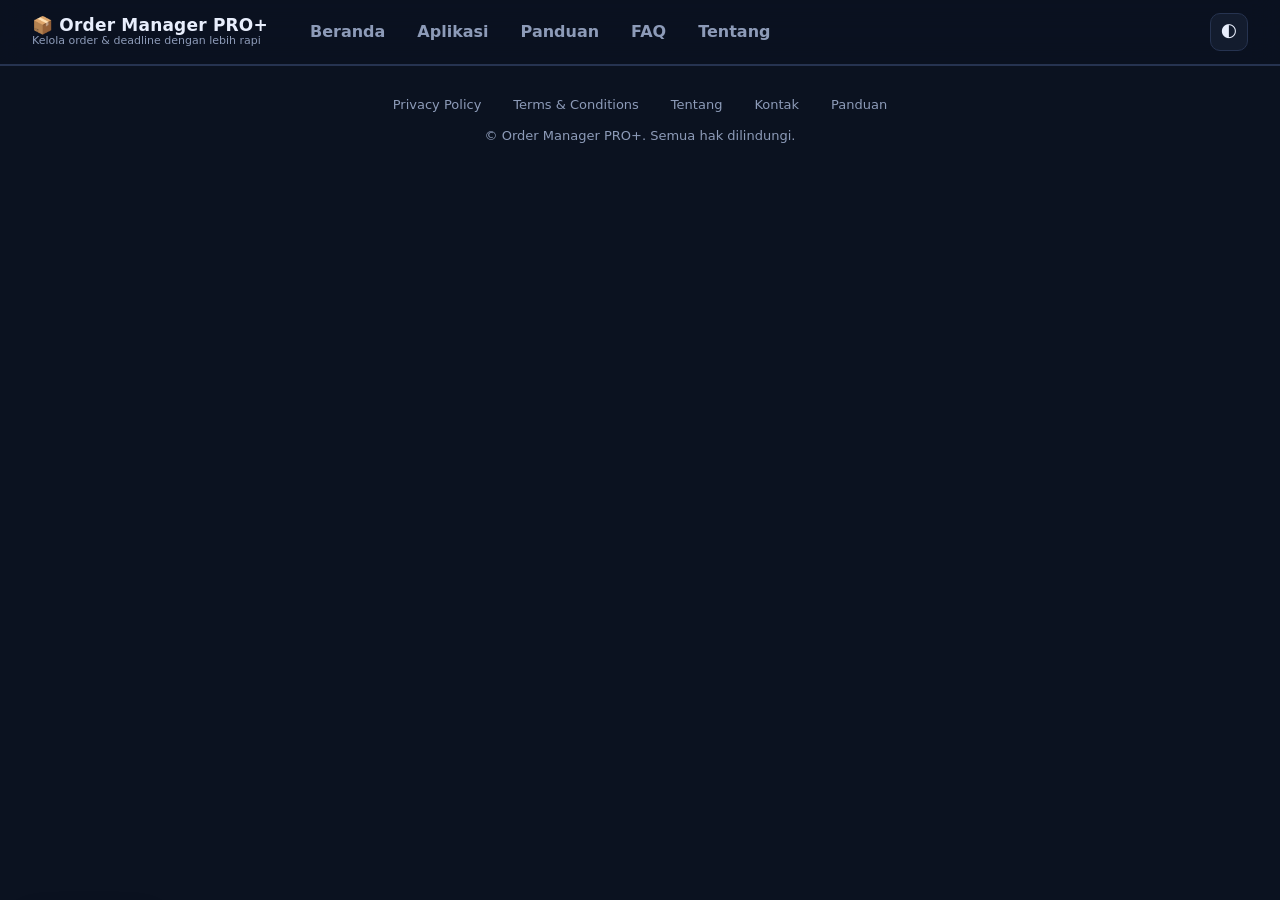
==== commit c3d78f14: "Add files via upload" ====
--- a/index.html
+++ b/index.html
@@ -1,206 +1,96 @@
 <!DOCTYPE html>
 <html lang="id">
 <head>
-<meta name="google-site-verification" content="tuwIC2r9AlKlvY7EfGxf12h9E3UaU9T2xeXRM_5UAuw" />
-
-<script async src="https://pagead2.googlesyndication.com/pagead/js/adsbygoogle.js?client=ca-pub-6747302804510884"
-     crossorigin="anonymous"></script>
-  
-<meta charset="UTF-8">
-<meta name="viewport" content="width=device-width,initial-scale=1.0,viewport-fit=cover">
-<meta name="description" content="Order Manager PRO+ adalah aplikasi web ringan untuk mencatat order, mengatur deadline, memantau status pekerjaan, dan mengelola prioritas.">
-<meta name="theme-color" content="#0f172a">
-<title>Order Manager PRO+ — Kelola Order & Deadline</title>
-
-<!--
-  ADSENSE:
-  Jangan menaruh kode iklan palsu di sini.
-  Setelah situs disetujui Google AdSense, masukkan kode resmi Google
-  pada slot .ad-slot yang ditandai di bawah.
--->
-
-<style>
-:root{
-  --bg:#0f172a;--surface:#1e293b;--surface2:#172033;--text:#f8fafc;
-  --muted:#94a3b8;--border:#334155;--primary:#22c55e;--danger:#ef4444;
-  --blue:#3b82f6;--orange:#f59e0b;--cyan:#38bdf8;--shadow:0 10px 30px rgba(0,0,0,.18)
-}
-*{box-sizing:border-box}
-html{scroll-behavior:smooth}
-body{font-family:system-ui,-apple-system,"Segoe UI",sans-serif;background:var(--bg);color:var(--text);margin:0;line-height:1.5}
-body.light{--bg:#f1f5f9;--surface:#fff;--surface2:#e2e8f0;--text:#0f172a;--muted:#64748b;--border:#cbd5e1;--shadow:0 8px 25px rgba(15,23,42,.08)}
-button,input,textarea,select{font:inherit}
-button{border:0;cursor:pointer}
-a{color:inherit}
-.site-header{position:sticky;top:0;z-index:50;background:color-mix(in srgb,var(--bg) 92%,transparent);backdrop-filter:blur(12px);border-bottom:1px solid var(--border)}
-.header-inner{max-width:1050px;margin:auto;padding:12px 16px;display:flex;align-items:center;justify-content:space-between;gap:12px}
-.brand{font-weight:900;text-decoration:none;letter-spacing:.2px}
-.brand small{display:block;color:var(--muted);font-size:10px;font-weight:600}
-.nav{display:flex;gap:6px;overflow:auto}
-.nav button{background:transparent;color:var(--muted);padding:8px 10px;border-radius:8px;white-space:nowrap}
-.nav button.active,.nav button:hover{background:var(--surface);color:var(--text)}
-.page{display:none}.page.active{display:block}
-.wrap{max-width:1050px;margin:auto;padding:22px 16px 45px}
-.hero{padding:20px 0 10px}
-.hero h1{font-size:clamp(25px,6vw,38px);margin:0 0 6px}
-.hero p{color:var(--muted);margin:0;max-width:720px}
-.section-title{font-size:21px;margin:25px 0 8px}
-.muted{color:var(--muted)}
-.ad-slot{min-height:90px;margin:14px 0;border:1px dashed var(--border);border-radius:12px;display:flex;align-items:center;justify-content:center;color:var(--muted);font-size:11px;background:var(--surface2)}
-.ad-slot span{opacity:.75}
-.app-card,.info-card{background:var(--surface);border:1px solid var(--border);border-radius:15px;padding:14px;box-shadow:var(--shadow)}
-textarea{width:100%;height:140px;border-radius:10px;border:1px solid var(--border);padding:12px;margin-bottom:10px;background:var(--surface2);color:var(--text);resize:vertical}
-.btn-main{width:100%;padding:11px;background:var(--primary);color:#fff;font-weight:800;border-radius:9px}
-#clock{text-align:center;margin:10px 0;color:var(--muted);font-size:13px}
-.dashboard{display:grid;grid-template-columns:repeat(4,1fr);gap:7px;margin-top:14px}
-.dash{background:var(--surface);border:1px solid var(--border);border-radius:10px;padding:9px;text-align:center;font-size:11px}
-.dash b{display:block;font-size:19px}.dash.over b{color:var(--danger)}
-.status-tabs{display:grid;grid-template-columns:repeat(3,1fr);gap:7px;margin-top:15px}
-.status-tab{padding:10px 7px;background:var(--surface);color:var(--muted);border:1px solid var(--border);border-radius:10px;font-weight:800;font-size:11px}
-.status-tab.active{background:var(--primary);border-color:var(--primary);color:#fff}
-.bulk-actions{display:flex;justify-content:flex-end;margin:9px 0}
-.delete-all{background:var(--danger);color:#fff;padding:8px 11px;border-radius:8px;font-size:11px;font-weight:800}
-.card{background:var(--surface);border:1px solid var(--border);padding:12px;border-radius:12px;margin-bottom:9px;display:flex;gap:10px;align-items:center;transition:.2s}
-.card.proses{background:#78350f}.card.selesai{background:#064e3b}
-body.light .card.proses{background:#fff7ed} body.light .card.selesai{background:#ecfdf5}
-.card.today{border:2px solid var(--danger)}.card.tomorrow{border:2px solid var(--orange)}.card.h2{border:2px solid var(--blue)}
-.left{flex:1;min-width:0}.title{font-size:14px;line-height:1.65;overflow-wrap:anywhere}
-.urgent-big{display:block;font-size:12px;font-weight:900;color:var(--danger);margin-bottom:4px;animation:blinkText 1s infinite}
-@keyframes blinkText{50%{opacity:.3}}
-@keyframes blinkRed{50%{box-shadow:0 0 20px var(--danger)}}
-.super-priority{animation:blinkRed 1s infinite;border:2px solid var(--danger)!important}
-.tag{font-size:10px;padding:2px 6px;border-radius:6px;margin-right:4px;font-weight:900;display:inline-block;margin-bottom:3px}
-.todayTag{background:var(--danger)}.tomorrowTag{background:var(--orange)}.h2Tag{background:var(--blue)}
-.date,.countdown{font-size:11px;margin-top:4px}.date{color:var(--muted)}.countdown{color:var(--cyan)}
-.parse-warning{color:var(--orange);font-weight:700}
-.progress{font-size:10px;padding:3px 6px;border-radius:6px;margin-left:5px;border:0;color:#fff;font-weight:700}
-.p-belum{background:#64748b}.p-proses{background:#f59e0b}.p-selesai{background:#22c55e}
-.actions{display:flex;gap:5px;flex-shrink:0;flex-wrap:wrap;justify-content:flex-end}.actions button{padding:6px 7px;font-size:11px;border-radius:7px;color:#fff}
-.edit{background:var(--blue)}.delete{background:var(--danger)}.move{background:#475569}
-.note{font-size:11px;color:var(--muted);margin-top:7px;padding:7px 8px;background:var(--surface2);border-radius:7px}
-.empty{text-align:center;color:var(--muted);padding:35px 15px}
-.info-grid{display:grid;grid-template-columns:repeat(2,1fr);gap:12px}
-.info-card h3{margin-top:0}.info-card li{margin:7px 0}
-footer{border-top:1px solid var(--border);padding:25px 16px;color:var(--muted);text-align:center;font-size:12px}
-.footer-links{display:flex;justify-content:center;gap:14px;flex-wrap:wrap;margin-bottom:10px}
-.footer-links button{background:none;color:var(--muted);text-decoration:underline}
-.toast{position:fixed;left:12px;right:12px;bottom:15px;z-index:100;display:flex;align-items:center;justify-content:space-between;gap:10px;background:#020617;color:#fff;border:1px solid #334155;padding:11px 13px;border-radius:10px;box-shadow:var(--shadow);transform:translateY(140%);transition:.25s;font-size:12px}
-.toast.show{transform:translateY(0)}.toast button{background:var(--primary);color:#fff;padding:6px 9px;border-radius:7px;font-weight:800}
-.search{width:100%;padding:10px;border-radius:9px;border:1px solid var(--border);background:var(--surface2);color:var(--text);margin:8px 0}
-.toolbar{display:flex;gap:7px;justify-content:flex-end;margin:8px 0;flex-wrap:wrap}.toolbar button{padding:8px 10px;border-radius:8px;background:var(--surface2);color:var(--text);border:1px solid var(--border)}
-.drag-handle{cursor:grab;color:var(--muted);font-size:15px;margin-right:3px}.dragging{opacity:.45}
-.small{font-size:11px}.kbd{padding:2px 5px;border:1px solid var(--border);border-radius:5px;background:var(--surface2)}
-@media(max-width:650px){
-  .header-inner{align-items:flex-start;flex-direction:column}.nav{width:100%}
-  .dashboard{grid-template-columns:repeat(2,1fr)}.info-grid{grid-template-columns:1fr}
-  .card{align-items:flex-start}.actions{width:76px}
-}
-
-.ad-wrapper {
-  display: flex;
-  flex-wrap: wrap;
-  justify-content: center;
-  gap: 15px;
-  margin: 15px 0;
-}
-.ad-wrapper .ad-slot {
-  margin: 0; /* Menghapus margin bawaan agar sejajar */
-  border: none;
-  background: transparent;
-  flex: 1 1 auto;
-  max-width: fit-content;
-}
-.ad-wrapper .ad-slot iframe,
-.ad-wrapper .ad-slot img,
-.ad-wrapper .ad-slot ins {
-  max-width: 100% !important;
-  height: auto !important;
-  object-fit: contain;
-  display: block;
-  margin: 0 auto;
-}
-
-.ad-slot {
-  min-height: 0 !important;
-  padding: 0 !important;
-}
-
-/* Sembunyikan sepenuhnya jika kotak benar-benar tidak ada isinya */
-.ad-slot:empty {
-  display: none !important;
-  margin: 0 !important;
-}
-     
-</style>
+  <meta charset="UTF-8">
+  <meta name="viewport" content="width=device-width, initial-scale=1.0, viewport-fit=cover">
+  <meta name="google-site-verification" content="tuwIC2r9AlKlvY7EfGxf12h9E3UaU9T2xeXRM_5UAuw">
+  <meta name="description" content="Order Manager PRO+ adalah aplikasi web ringan untuk mencatat order, mengatur deadline, memantau status pekerjaan, dan mengelola prioritas.">
+  <meta name="theme-color" content="#0b1220">
+  <title>Order Manager PRO+ — Kelola Order & Deadline</title>
+  <link rel="stylesheet" href="style.css">
 </head>
-
 <body>
+
 <header class="site-header">
   <div class="header-inner">
-    <a class="brand" href="#" onclick="showPage('home');return false">📦 Order Manager PRO+<small>Kelola order & deadline dengan lebih rapi</small></a>
+    <a class="brand" href="#home" data-page="home">📦 Order Manager PRO+<small>Kelola order &amp; deadline dengan lebih rapi</small></a>
     <nav class="nav" aria-label="Navigasi utama">
-      <button id="nav-home" onclick="showPage('home')">🏠 Beranda</button>
-      <button id="nav-app" onclick="showPage('app')">📋 Aplikasi</button>
-      <button id="nav-guide" onclick="showPage('guide')">📖 Panduan</button>
-      <button id="nav-faq" onclick="showPage('faq')">❓ FAQ</button>
-      <button id="nav-about" onclick="showPage('about')">ℹ️ Tentang</button>
+      <button id="nav-home"  data-page="home">Beranda</button>
+      <button id="nav-app"   data-page="app">Aplikasi</button>
+      <button id="nav-guide" data-page="guide">Panduan</button>
+      <button id="nav-faq"   data-page="faq">FAQ</button>
+      <button id="nav-about" data-page="about">Tentang</button>
     </nav>
+    <button class="icon-btn" id="themeBtn" title="Ganti tema gelap / terang" aria-label="Ganti tema">🌓</button>
   </div>
 </header>
 
 <main>
+
+<!-- ===================== BERANDA ===================== -->
 <section id="page-home" class="page">
-<div class="wrap">
-  <div class="hero">
-    <h1>Order Manager PRO+</h1>
-    <p>Catat order, tentukan deadline, pantau status pekerjaan, dan atur prioritas tanpa aplikasi yang rumit.</p>
-  </div>
-
-<!-- Contoh pemasangan di Halaman Beranda (Home) -->
-<div class="ad-slot" style="border:none; background:transparent; display:flex; justify-content:center; align-items:center; min-height:50px;">
-  <!-- TEMPEL KODE ADSTERRA ANDA DI BAWAH INI -->
-  <script>
-  atOptions = {
-    'key' : '474d2ffbea470ba708e91466ad2cbdbd',
-    'format' : 'iframe',
-    'height' : 50,
-    'width' : 320,
-    'params' : {}
-  };
-</script>
-<script src="https://www.highrevenueformat.com/474d2ffbea470ba708e91466ad2cbdbd/invoke.js"></script>
-  <!-- BATAS KODE ADSTERRA -->
-</div>
-     
-  <h2 class="section-title">Kenapa menggunakan Order Manager?</h2>
-  <div class="info-grid">
-    <article class="info-card"><h3>⏰ Deadline lebih jelas</h3><p class="muted">Masukkan hari, tanggal, bulan, atau jam dengan bahasa yang biasa Anda gunakan.</p></article>
-    <article class="info-card"><h3>📊 Status pekerjaan</h3><p class="muted">Pisahkan order menjadi Belum, Sedang Diproses, dan Selesai.</p></article>
-    <article class="info-card"><h3>🎯 Prioritas otomatis</h3><p class="muted">Order terdekat dan yang terlambat ditempatkan lebih atas.</p></article>
-    <article class="info-card"><h3>📱 Ringan</h3><p class="muted">Berbasis HTML, CSS, dan JavaScript sehingga dapat digunakan langsung dari browser.</p></article>
-  </div>
-  <div class="ad-slot"><span>Ruang iklan</span></div>
-  <div class="info-card">
-    <h3>Mulai sekarang</h3>
-    <p class="muted">Tidak perlu membuat akun untuk mencoba. Data versi ini disimpan pada browser/perangkat yang digunakan.</p>
-    <button class="btn-main" onclick="showPage('app')">📋 Buka Order Manager</button>
-  </div>
-</div>
-</section>
-
+  <div class="wrap">
+    <div class="hero">
+      <div>
+        <h1>Kelola order dan <em>deadline</em> tanpa ribet.</h1>
+        <p>Catat order, tentukan deadline dengan bahasa sehari-hari, pantau status pekerjaan, dan biarkan prioritas tersusun otomatis.</p>
+        <div class="hero-cta">
+          <button class="btn btn-primary btn-lg" data-page="app">📋 Buka Order Manager</button>
+          <button class="btn btn-ghost btn-lg" data-page="guide">📖 Lihat panduan</button>
+        </div>
+      </div>
+
+      <!-- Pratinjau statis -->
+      <div class="preview" aria-hidden="true">
+        <div class="order today">
+          <div class="drag-handle">☷</div>
+          <div><div class="title"><span class="tag red">🔴 HARI INI</span>Servis motor hari ini 15:30</div><div class="meta"><span>Kamis, 15:30</span><span class="countdown">⏳ 3 jam lagi</span></div></div>
+          <span class="progress p-proses">Proses</span><span></span>
+        </div>
+        <div class="order tomorrow">
+          <div class="drag-handle">☷</div>
+          <div><div class="title"><span class="tag orange">🟠 BESOK</span>Meeting besok jam 09.00</div><div class="meta"><span>Jumat, 09:00</span><span class="countdown">⏳ 1 hari lagi</span></div></div>
+          <span class="progress p-belum">Belum</span><span></span>
+        </div>
+        <div class="order selesai">
+          <div class="drag-handle">☷</div>
+          <div><div class="title">Cetak banner Senin 10:00</div><div class="meta"><span>Senin, 10:00</span></div></div>
+          <span class="progress p-selesai">Selesai</span><span></span>
+        </div>
+      </div>
+    </div>
+
+    <h2 class="section-title" style="margin-top:8px">Kenapa menggunakan Order Manager?</h2>
+    <div class="feature-grid">
+      <article class="feature"><div class="ico">⏰</div><h3>Deadline lebih jelas</h3><p>Masukkan hari, tanggal, bulan, atau jam dengan bahasa yang biasa Anda gunakan.</p></article>
+      <article class="feature"><div class="ico">📊</div><h3>Status pekerjaan</h3><p>Pisahkan order menjadi Belum, Sedang Diproses, dan Selesai.</p></article>
+      <article class="feature"><div class="ico">🎯</div><h3>Prioritas otomatis</h3><p>Order terdekat dan yang terlambat ditempatkan lebih atas.</p></article>
+      <article class="feature"><div class="ico">⚡</div><h3>Ringan &amp; cepat</h3><p>Berbasis HTML, CSS, dan JavaScript. Langsung dipakai dari browser, tanpa akun.</p></article>
+    </div>
+
+    <h2 class="section-title">Contoh penulisan deadline</h2>
+    <div class="chips">
+      <span class="chip">hari ini 15:30</span><span class="chip">besok jam 09.00</span><span class="chip">lusa</span>
+      <span class="chip">Senin 10:00</span><span class="chip">Senin depan</span><span class="chip">3 hari lagi</span>
+      <span class="chip">28 Agustus</span><span class="chip">28/08/2026</span><span class="chip">2026-08-28</span><span class="chip">tanggal 25</span>
+    </div>
+
+    <div class="cta-box">
+      <div><h3>Mulai sekarang</h3><p>Tidak perlu membuat akun. Data disimpan di browser/perangkat yang Anda gunakan.</p></div>
+      <button class="btn btn-primary btn-lg" data-page="app">Buka Order Manager →</button>
+    </div>
+  </div>
+</section>
+
+<!-- ===================== APLIKASI ===================== -->
 <section id="page-app" class="page">
-<div class="wrap">
-  <div class="hero">
-    <h1>📦 Order Manager PRO+</h1>
-    <p>Masukkan satu order per baris. Deadline akan dibaca otomatis jika ada.</p>
-  </div>
-
-  <div class="toolbar">
-    <button onclick="toggleTheme()">🌓 Dark / Light</button>
-  </div>
-
-  <div class="app-card">
-    <textarea id="input" placeholder="Contoh:
+  <div class="wrap">
+    <div class="app-layout">
+
+      <aside class="side">
+        <div class="panel">
+          <h2>➕ Tambah order</h2>
+          <textarea id="input" aria-label="Daftar order, satu per baris" placeholder="Satu order per baris. Contoh:
 Servis motor hari ini 15:30
 Meeting besok jam 09.00
 Ambil barang lusa
@@ -209,778 +99,157 @@
 Order kartu 28 Agustus
 Deadline 28 Agustus 2026 13:00
 Pesanan 28/08/2026
-Produksi 28-08-2026
-Acara 2026-08-28
 Cetak label tanggal 25"></textarea>
-    <button class="btn-main" onclick="tambah()">Tambah Order</button>
-    <div id="clock"></div>
-  </div>
-
-  <div class="dashboard">
-    <div class="dash over"><b id="dash-over">0</b>Lewat</div>
-    <div class="dash"><b id="dash-today">0</b>Hari ini</div>
-    <div class="dash"><b id="dash-tomorrow">0</b>Besok</div>
-    <div class="dash"><b id="dash-week">0</b>Minggu ini</div>
-  </div>
-
-  <div class="status-tabs" role="tablist">
-    <button class="status-tab" id="tab-proses" onclick="setStatusTab('proses')">🔄 Sedang Diproses <span id="count-proses">0</span></button>
-    <button class="status-tab active" id="tab-belum" onclick="setStatusTab('belum')">⏳ Belum <span id="count-belum">0</span></button>
-    <button class="status-tab" id="tab-selesai" onclick="setStatusTab('selesai')">✅ Selesai <span id="count-selesai">0</span></button>
-  </div>
-
-  <div class="bulk-actions">
-    <button class="delete-all" onclick="hapusSemuaData()">🗑️ Hapus Semua Data</button>
-  </div>
-
-  <input id="search" class="search" placeholder="🔎 Cari order..." oninput="render()">
-  <div class="small muted">💡 Anda juga dapat mengubah urutan manual dengan tombol ▲ ▼ atau drag & drop.</div>
-  <!-- Contoh pemasangan di Halaman Beranda (Home) -->
-
-     <!-- IKLAN IKLAN -->
-
-     <div class="ad-wrapper">
-     <div class="ad-slot" style="border:none; background:transparent; display:flex; justify-content:center; align-items:center;">
-     <!-- TEMPEL KODE ADSTERRA ANDA DI BAWAH INI -->
-  <script>
-  atOptions = {
-    'key' : '474d2ffbea470ba708e91466ad2cbdbd',
-    'format' : 'iframe',
-    'height' : 50,
-    'width' : 320,
-    'params' : {}
-  };
-</script>
-<script src="https://www.highrevenueformat.com/474d2ffbea470ba708e91466ad2cbdbd/invoke.js"></script>
-  <!-- IKLAN BATAS KODE ADSTERRA -->
-</div>
-      <div class="ad-slot" style="border:none; background:transparent; display:flex; justify-content:center; align-items:center;">
-     <!-- TEMPEL KODE ADSTERRA ANDA DI BAWAH INI -->
-  <script>
-  atOptions = {
-    'key' : '474d2ffbea470ba708e91466ad2cbdbd',
-    'format' : 'iframe',
-    'height' : 50,
-    'width' : 320,
-    'params' : {}
-  };
-</script>
-<script src="https://www.highrevenueformat.com/474d2ffbea470ba708e91466ad2cbdbd/invoke.js"></script>
-  <!-- IKLAN BATAS KODE ADSTERRA -->
-</div>
-      <div class="ad-slot" style="border:none; background:transparent; display:flex; justify-content:center; align-items:center;">
-     <!-- TEMPEL KODE ADSTERRA ANDA DI BAWAH INI -->
-  <script>
-  atOptions = {
-    'key' : '474d2ffbea470ba708e91466ad2cbdbd',
-    'format' : 'iframe',
-    'height' : 50,
-    'width' : 320,
-    'params' : {}
-  };
-</script>
-<script src="https://www.highrevenueformat.com/474d2ffbea470ba708e91466ad2cbdbd/invoke.js"></script>
-  <!-- IKLAN BATAS KODE ADSTERRA -->
-</div>
-
-<div class="ad-slot" style="border:none; background:transparent; display:flex; justify-content:center; align-items:center;">
-  <!-- TEMPEL KODE ADSTERRA ANDA DI BAWAH INI POPUP -->
-  <script>
-  atOptions = {
-    'key' : 'ff855665cf0e0e22f07a03cf411e1b03',
-    'format' : 'iframe',
-    'height' : 250,
-    'width' : 300,
-    'params' : {}
-  };
-</script>
-<script src="https://www.highrevenueformat.com/ff855665cf0e0e22f07a03cf411e1b03/invoke.js"></script>
-  <!-- IKLAN BATAS KODE ADSTERRA -->
-</div>
-     <div class="ad-slot" style="border:none; background:transparent; display:flex; justify-content:center; align-items:center;">
-  <!-- TEMPEL KODE ADSTERRA ANDA DI BAWAH INI POPUP -->
-  <script>
-  atOptions = {
-    'key' : 'ff855665cf0e0e22f07a03cf411e1b03',
-    'format' : 'iframe',
-    'height' : 250,
-    'width' : 300,
-    'params' : {}
-  };
-</script>
-<script src="https://www.highrevenueformat.com/ff855665cf0e0e22f07a03cf411e1b03/invoke.js"></script>
-  <!-- IKLAN BATAS KODE ADSTERRA -->
-</div>
-     <div class="ad-slot" style="border:none; background:transparent; display:flex; justify-content:center; align-items:center;">
-  <!-- TEMPEL KODE ADSTERRA ANDA DI BAWAH INI POPUP -->
-  <script>
-  atOptions = {
-    'key' : 'ff855665cf0e0e22f07a03cf411e1b03',
-    'format' : 'iframe',
-    'height' : 250,
-    'width' : 300,
-    'params' : {}
-  };
-</script>
-<script src="https://www.highrevenueformat.com/ff855665cf0e0e22f07a03cf411e1b03/invoke.js"></script>
-  <!-- IKLAN BATAS KODE ADSTERRA -->
-</div>
- </div>
-
-     <!-- IKLAN IKLAN -->
-     
-  <div id="output" class="container"></div>
-
-     <!-- IKLAN IKLAN IKLAN -->
-<div class="ad-wrapper">     
-  <!-- IKLANNN -->   
-<div class="ad-slot" style="border:none; background:transparent; display:flex; justify-content:center; align-items:center;">
-  <!-- TEMPEL KODE ADSTERRA ANDA DI BAWAH INI -->
-  <script>
-  atOptions = {
-    'key' : '990334b8b46c7dfef3ff27dfad3c7485',
-    'format' : 'iframe',
-    'height' : 60,
-    'width' : 468,
-    'params' : {}
-  };
-</script>
-<script src="https://www.highrevenueformat.com/990334b8b46c7dfef3ff27dfad3c7485/invoke.js"></script>
-  <!-- BATAS KODE ADSTERRA -->
-</div>
-<div class="ad-slot" style="border:none; background:transparent; display:flex; justify-content:center; align-items:center;">
-  <!-- TEMPEL KODE ADSTERRA ANDA DI BAWAH INI -->
-  <script>
-  atOptions = {
-    'key' : '990334b8b46c7dfef3ff27dfad3c7485',
-    'format' : 'iframe',
-    'height' : 60,
-    'width' : 468,
-    'params' : {}
-  };
-</script>
-<script src="https://www.highrevenueformat.com/990334b8b46c7dfef3ff27dfad3c7485/invoke.js"></script>
-  <!-- BATAS KODE ADSTERRA -->
-</div>
-<div class="ad-slot" style="border:none; background:transparent; display:flex; justify-content:center; align-items:center;">
-  <!-- TEMPEL KODE ADSTERRA ANDA DI BAWAH INI -->
-  <script>
-  atOptions = {
-    'key' : '990334b8b46c7dfef3ff27dfad3c7485',
-    'format' : 'iframe',
-    'height' : 60,
-    'width' : 468,
-    'params' : {}
-  };
-</script>
-<script src="https://www.highrevenueformat.com/990334b8b46c7dfef3ff27dfad3c7485/invoke.js"></script>
-  <!-- BATAS KODE ADSTERRA -->
-</div>
-<div class="ad-slot" style="border:none; background:transparent; display:flex; justify-content:center; align-items:center;">
-  <!-- TEMPEL KODE ADSTERRA ANDA DI BAWAH INI -->
-  <script>
-  atOptions = {
-    'key' : '990334b8b46c7dfef3ff27dfad3c7485',
-    'format' : 'iframe',
-    'height' : 60,
-    'width' : 468,
-    'params' : {}
-  };
-</script>
-<script src="https://www.highrevenueformat.com/990334b8b46c7dfef3ff27dfad3c7485/invoke.js"></script>
-  <!-- BATAS KODE ADSTERRA -->
-</div>
-<div class="ad-slot" style="border:none; background:transparent; display:flex; justify-content:center; align-items:center;">
-  <!-- TEMPEL KODE ADSTERRA ANDA DI BAWAH INI -->
-  <script>
-  atOptions = {
-    'key' : '990334b8b46c7dfef3ff27dfad3c7485',
-    'format' : 'iframe',
-    'height' : 60,
-    'width' : 468,
-    'params' : {}
-  };
-</script>
-<script src="https://www.highrevenueformat.com/990334b8b46c7dfef3ff27dfad3c7485/invoke.js"></script>
-  <!-- BATAS KODE ADSTERRA -->
-</div>
- <div class="ad-slot" style="border:none; background:transparent; display:flex; justify-content:center; align-items:center;">
-  <!-- TEMPEL KODE ADSTERRA ANDA DI BAWAH INI -->
-  <script>
-  atOptions = {
-    'key' : '990334b8b46c7dfef3ff27dfad3c7485',
-    'format' : 'iframe',
-    'height' : 60,
-    'width' : 468,
-    'params' : {}
-  };
-</script>
-<script src="https://www.highrevenueformat.com/990334b8b46c7dfef3ff27dfad3c7485/invoke.js"></script>
-  <!-- BATAS KODE ADSTERRA -->
-</div>
-<div class="ad-slot" style="border:none; background:transparent; display:flex; justify-content:center; align-items:center;">
-  <!-- TEMPEL KODE ADSTERRA ANDA DI BAWAH INI -->
-  <script>
-  atOptions = {
-    'key' : '990334b8b46c7dfef3ff27dfad3c7485',
-    'format' : 'iframe',
-    'height' : 60,
-    'width' : 468,
-    'params' : {}
-  };
-</script>
-<script src="https://www.highrevenueformat.com/990334b8b46c7dfef3ff27dfad3c7485/invoke.js"></script>
-  <!-- BATAS KODE ADSTERRA -->
-</div>
-     <div class="ad-slot" style="border:none; background:transparent; display:flex; justify-content:center; align-items:center;">
-  <!-- TEMPEL KODE ADSTERRA ANDA DI BAWAH INI -->
-  <script>
-  atOptions = {
-    'key' : '990334b8b46c7dfef3ff27dfad3c7485',
-    'format' : 'iframe',
-    'height' : 60,
-    'width' : 468,
-    'params' : {}
-  };
-</script>
-<script src="https://www.highrevenueformat.com/990334b8b46c7dfef3ff27dfad3c7485/invoke.js"></script>
-  <!-- BATAS KODE ADSTERRA -->
-</div>
-     <div class="ad-slot" style="border:none; background:transparent; display:flex; justify-content:center; align-items:center;">
-  <!-- TEMPEL KODE ADSTERRA ANDA DI BAWAH INI -->
-  <script>
-  atOptions = {
-    'key' : '990334b8b46c7dfef3ff27dfad3c7485',
-    'format' : 'iframe',
-    'height' : 60,
-    'width' : 468,
-    'params' : {}
-  };
-</script>
-<script src="https://www.highrevenueformat.com/990334b8b46c7dfef3ff27dfad3c7485/invoke.js"></script>
-  <!-- BATAS KODE ADSTERRA -->
-</div>
-     <div class="ad-slot" style="border:none; background:transparent; display:flex; justify-content:center; align-items:center;">
-  <!-- TEMPEL KODE ADSTERRA ANDA DI BAWAH INI -->
-  <script>
-  atOptions = {
-    'key' : '990334b8b46c7dfef3ff27dfad3c7485',
-    'format' : 'iframe',
-    'height' : 60,
-    'width' : 468,
-    'params' : {}
-  };
-</script>
-<script src="https://www.highrevenueformat.com/990334b8b46c7dfef3ff27dfad3c7485/invoke.js"></script>
-  <!-- BATAS KODE ADSTERRA -->
-</div>
-
-     </div>
-     <div class="ad-slot" style="border:none; background:transparent; display:flex; justify-content:center; align-items:center;">
-  <!-- TEMPEL KODE ADSTERRA ANDA DI BAWAH INI -->
-  <script>
-  atOptions = {
-    'key' : '1f15e79377ab8e579b58a0adede7d852',
-    'format' : 'iframe',
-    'height' : 90,
-    'width' : 728,
-    'params' : {}
-  };
-</script>
-<script src="https://www.highrevenueformat.com/1f15e79377ab8e579b58a0adede7d852/invoke.js"></script>
-  <!-- BATAS KODE ADSTERRA -->
-</div>
-         <div class="ad-slot" style="border:none; background:transparent; display:flex; justify-content:center; align-items:center;">
-  <!-- TEMPEL KODE ADSTERRA ANDA DI BAWAH INI -->
-  <script>
-  atOptions = {
-    'key' : '1f15e79377ab8e579b58a0adede7d852',
-    'format' : 'iframe',
-    'height' : 90,
-    'width' : 728,
-    'params' : {}
-  };
-</script>
-<script src="https://www.highrevenueformat.com/1f15e79377ab8e579b58a0adede7d852/invoke.js"></script>
-  <!-- BATAS KODE ADSTERRA -->
-</div>
-         <div class="ad-slot" style="border:none; background:transparent; display:flex; justify-content:center; align-items:center;">
-  <!-- TEMPEL KODE ADSTERRA ANDA DI BAWAH INI -->
-  <script>
-  atOptions = {
-    'key' : '1f15e79377ab8e579b58a0adede7d852',
-    'format' : 'iframe',
-    'height' : 90,
-    'width' : 728,
-    'params' : {}
-  };
-</script>
-<script src="https://www.highrevenueformat.com/1f15e79377ab8e579b58a0adede7d852/invoke.js"></script>
-  <!-- BATAS KODE ADSTERRA -->
-</div>
-         <div class="ad-slot" style="border:none; background:transparent; display:flex; justify-content:center; align-items:center;">
-  <!-- TEMPEL KODE ADSTERRA ANDA DI BAWAH INI -->
-  <script>
-  atOptions = {
-    'key' : '1f15e79377ab8e579b58a0adede7d852',
-    'format' : 'iframe',
-    'height' : 90,
-    'width' : 728,
-    'params' : {}
-  };
-</script>
-<script src="https://www.highrevenueformat.com/1f15e79377ab8e579b58a0adede7d852/invoke.js"></script>
-  <!-- BATAS KODE ADSTERRA -->
-</div>
-         <div class="ad-slot" style="border:none; background:transparent; display:flex; justify-content:center; align-items:center;">
-  <!-- TEMPEL KODE ADSTERRA ANDA DI BAWAH INI -->
-  <script>
-  atOptions = {
-    'key' : '1f15e79377ab8e579b58a0adede7d852',
-    'format' : 'iframe',
-    'height' : 90,
-    'width' : 728,
-    'params' : {}
-  };
-</script>
-<script src="https://www.highrevenueformat.com/1f15e79377ab8e579b58a0adede7d852/invoke.js"></script>
-  <!-- BATAS KODE ADSTERRA -->
-</div>
-         <div class="ad-slot" style="border:none; background:transparent; display:flex; justify-content:center; align-items:center;">
-  <!-- TEMPEL KODE ADSTERRA ANDA DI BAWAH INI -->
-  <script>
-  atOptions = {
-    'key' : '1f15e79377ab8e579b58a0adede7d852',
-    'format' : 'iframe',
-    'height' : 90,
-    'width' : 728,
-    'params' : {}
-  };
-</script>
-<script src="https://www.highrevenueformat.com/1f15e79377ab8e579b58a0adede7d852/invoke.js"></script>
-  <!-- BATAS KODE ADSTERRA -->
-</div>
-</div>
-     <!-- IKLANNN --> 
-
-     
-</div>
-</section>
-
+          <button class="btn btn-primary btn-block" id="btnTambah" style="margin-top:12px">Tambah Order</button>
+          <p class="hint"><kbd>Ctrl</kbd> + <kbd>Enter</kbd> untuk menambah cepat. Deadline dibaca otomatis jika ada.</p>
+        </div>
+
+        <div class="dashboard">
+          <div class="dash over"><b id="dash-over">0</b><span>Lewat deadline</span></div>
+          <div class="dash today"><b id="dash-today">0</b><span>Hari ini</span></div>
+          <div class="dash tomorrow"><b id="dash-tomorrow">0</b><span>Besok</span></div>
+          <div class="dash"><b id="dash-week">0</b><span>7 hari ke depan</span></div>
+        </div>
+
+        <div id="clock"></div>
+        <button class="danger-link" id="btnHapusSemua">Hapus semua data…</button>
+      </aside>
+
+      <section>
+        <div class="list-head">
+          <div class="status-tabs" role="tablist">
+            <button class="status-tab" id="tab-belum"  data-tab="belum">⏳ Belum <span id="count-belum">0</span></button>
+            <button class="status-tab" id="tab-proses" data-tab="proses">🔄 Diproses <span id="count-proses">0</span></button>
+            <button class="status-tab" id="tab-selesai" data-tab="selesai">✅ Selesai <span id="count-selesai">0</span></button>
+          </div>
+          <div class="list-tools">
+            <input id="search" class="search" type="search" placeholder="Cari order…  ( / )" aria-label="Cari order">
+            <select id="sortMode" class="select" aria-label="Urutan">
+              <option value="deadline">Urut deadline</option>
+              <option value="manual">Urut manual</option>
+            </select>
+          </div>
+        </div>
+        <p class="small muted" style="margin:0 0 12px">💡 Geser kartu (☷) atau gunakan ▲ ▼ untuk mengatur urutan sendiri — mode otomatis pindah ke “Urut manual”.</p>
+        <div id="output"></div>
+      </section>
+
+    </div>
+  </div>
+</section>
+
+<!-- ===================== PANDUAN ===================== -->
 <section id="page-guide" class="page">
-<div class="wrap">
-  <div class="hero"><h1>📖 Panduan Order Manager PRO+</h1><p>Cara menggunakan fitur utama.</p></div>
-  <div class="ad-slot"><span>Ruang iklan</span></div>
-  <div class="info-grid">
-    <article class="info-card"><h3>1. Tambah order</h3><p>Masukkan satu order per baris lalu tekan <b>Tambah Order</b>. Jika teks yang sama sudah ada, order baru tidak akan dimasukkan.</p></article>
-    <article class="info-card"><h3>2. Tulis deadline</h3><p>Contoh: <b>hari ini 15:30</b>, <b>besok jam 09.00</b>, <b>lusa</b>, <b>Senin 10:00</b>, <b>Senin depan</b>, <b>28 Agustus</b>, <b>28 Agustus 2026</b>, <b>28/08/2026</b>, <b>28-08-2026</b>, <b>2026-08-28</b>, atau <b>tanggal 25</b>.</p></article>
-    <article class="info-card"><h3>3. Status</h3><p>Gunakan tiga tab untuk memisahkan order <b>Belum</b>, <b>Sedang Diproses</b>, dan <b>Selesai</b>.</p></article>
-    <article class="info-card"><h3>4. Prioritas</h3><p>Deadline yang lewat atau paling dekat otomatis berada di bagian atas. Order tanpa tanggal berada setelah order terjadwal. Status Selesai dipisahkan pada tabnya sendiri.</p></article>
-    <article class="info-card"><h3>5. Drag & drop</h3><p>Geser kartu untuk mengatur prioritas manual. Tombol ▲ dan ▼ juga tersedia.</p></article>
-    <article class="info-card"><h3>6. Undo Delete</h3><p>Setelah menghapus order, tekan <b>Undo</b> dalam beberapa detik untuk mengembalikannya.</p></article>
-  </div>
-</div>
-</section>
-
+  <div class="wrap">
+    <div class="page-head"><h1>📖 Panduan</h1><p>Cara menggunakan fitur utama Order Manager PRO+.</p></div>
+    <div class="info-grid">
+      <article class="info-card"><h3>1. Tambah order</h3><p>Masukkan satu order per baris lalu tekan <b>Tambah Order</b>. Jika teks yang sama sudah ada, order baru tidak akan dimasukkan.</p></article>
+      <article class="info-card"><h3>2. Tulis deadline</h3><p>Contoh: <b>hari ini 15:30</b>, <b>besok jam 09.00</b>, <b>lusa</b>, <b>Senin 10:00</b>, <b>Senin depan</b>, <b>28 Agustus</b>, <b>28 Agustus 2026</b>, <b>28/08/2026</b>, <b>28-08-2026</b>, <b>2026-08-28</b>, atau <b>tanggal 25</b>.</p></article>
+      <article class="info-card"><h3>3. Status</h3><p>Gunakan tiga tab untuk memisahkan order <b>Belum</b>, <b>Diproses</b>, dan <b>Selesai</b>. Ubah status lewat pilihan di tiap kartu.</p></article>
+      <article class="info-card"><h3>4. Prioritas</h3><p>Pada mode <b>Urut deadline</b>, deadline yang lewat atau paling dekat otomatis berada di atas. Order tanpa tanggal berada setelah order terjadwal.</p></article>
+      <article class="info-card"><h3>5. Urut manual</h3><p>Geser kartu atau gunakan tombol ▲ ▼ untuk mengatur prioritas sendiri. Mode otomatis berpindah ke <b>Urut manual</b>.</p></article>
+      <article class="info-card"><h3>6. Edit, catatan &amp; Undo</h3><p>Tombol ✏️ membuka form edit teks dan catatan. Setelah menghapus order, tekan <b>Undo</b> dalam beberapa detik untuk mengembalikannya.</p></article>
+    </div>
+  </div>
+</section>
+
+<!-- ===================== FAQ ===================== -->
 <section id="page-faq" class="page">
-<div class="wrap">
-  <div class="hero"><h1>❓ FAQ</h1><p>Pertanyaan yang sering ditanyakan.</p></div>
-  <div class="info-card">
-    <h3>Apakah data saya tersimpan?</h3><p class="muted">Ya. Versi ini menggunakan penyimpanan browser (localStorage). Menghapus data browser atau berpindah perangkat dapat menghilangkan data lokal.</p>
-    <h3>Apakah saya perlu login?</h3><p class="muted">Tidak untuk versi lokal ini.</p>
-    <h3>Apakah tanggal otomatis akurat?</h3><p class="muted">Parser menggunakan tanggal dan waktu perangkat. Untuk deadline, sebaiknya tuliskan waktu jika jam benar-benar penting.</p>
-    <h3>Bagaimana jika deadline tidak dikenali?</h3><p class="muted">Kartu akan menampilkan peringatan bahwa deadline tidak terdeteksi. Gunakan salah satu format pada Panduan.</p>
-    <h3>Apakah data bisa diakses dari HP lain?</h3><p class="muted">Belum pada versi localStorage. Untuk sinkronisasi antarperangkat, aplikasi perlu backend/database.</p>
-  </div>
-</div>
-</section>
-
+  <div class="wrap prose">
+    <div class="page-head"><h1>❓ FAQ</h1><p>Pertanyaan yang sering ditanyakan.</p></div>
+    <details open><summary>Apakah data saya tersimpan?</summary><p>Ya. Versi ini menggunakan penyimpanan browser (localStorage). Menghapus data browser atau berpindah perangkat dapat menghilangkan data lokal.</p></details>
+    <details><summary>Apakah saya perlu login?</summary><p>Tidak untuk versi lokal ini.</p></details>
+    <details><summary>Apakah tanggal otomatis akurat?</summary><p>Parser menggunakan tanggal dan waktu perangkat. Untuk deadline, sebaiknya tuliskan waktu jika jam benar-benar penting.</p></details>
+    <details><summary>Bagaimana jika deadline tidak dikenali?</summary><p>Kartu akan menampilkan peringatan bahwa deadline tidak terdeteksi. Gunakan salah satu format pada Panduan.</p></details>
+    <details><summary>Apakah data bisa diakses dari HP lain?</summary><p>Belum pada versi localStorage. Untuk sinkronisasi antarperangkat, aplikasi perlu backend/database.</p></details>
+  </div>
+</section>
+
+<!-- ===================== TENTANG ===================== -->
 <section id="page-about" class="page">
-<div class="wrap">
-  <div class="hero"><h1>ℹ️ Tentang Order Manager PRO+</h1><p>Aplikasi web sederhana untuk membantu pengelolaan pekerjaan dan order harian.</p></div>
-  <div class="ad-slot"><span>Ruang iklan</span></div>
-  <div class="info-card">
-    <h3>Tujuan</h3>
-    <p class="muted">Order Manager PRO+ dibuat untuk membantu pengguna mencatat pekerjaan, deadline, dan progres dalam satu tampilan yang ringan.</p>
-    <h3>Privasi data</h3>
-    <p class="muted">Pada versi ini, data order utama disimpan di browser pengguna. Jangan memasukkan informasi sensitif yang tidak diperlukan.</p>
-    <h3>Kontak</h3>
-    <p class="muted">Untuk pertanyaan, saran, atau laporan masalah, silakan gunakan alamat kontak yang Anda tetapkan pada versi publik situs.</p>
-  </div>
-</div>
-</section>
-
+  <div class="wrap prose">
+    <div class="page-head"><h1>ℹ️ Tentang Order Manager PRO+</h1><p>Aplikasi web sederhana untuk membantu pengelolaan pekerjaan dan order harian.</p></div>
+    <div class="info-card doc">
+      <h3>Tujuan</h3><p class="muted">Order Manager PRO+ dibuat untuk membantu pengguna mencatat pekerjaan, deadline, dan progres dalam satu tampilan yang ringan.</p>
+      <h3>Privasi data</h3><p class="muted">Pada versi ini, data order utama disimpan di browser pengguna. Jangan memasukkan informasi sensitif yang tidak diperlukan.</p>
+      <h3>Kontak</h3><p class="muted">Untuk pertanyaan, saran, atau laporan masalah, silakan gunakan alamat kontak yang Anda tetapkan pada versi publik situs.</p>
+    </div>
+  </div>
+</section>
+
+<!-- ===================== PRIVASI ===================== -->
 <section id="page-privacy" class="page">
-<div class="wrap">
-  <h1>🔒 Privacy Policy</h1>
-  <div class="info-card">
-    <p>Kebijakan Privasi ini menjelaskan bagaimana situs Order Manager PRO+ menangani informasi ketika Anda menggunakan layanan.</p>
-    <h3>Data aplikasi</h3><p>Order yang Anda masukkan pada versi ini dapat disimpan secara lokal di browser menggunakan localStorage. Data tersebut tidak otomatis dikirim ke server oleh aplikasi inti ini.</p>
-    <h3>Cookies dan iklan</h3><p>Jika situs menggunakan Google AdSense atau layanan iklan pihak ketiga, penyedia iklan dapat menggunakan cookie atau teknologi serupa untuk menayangkan dan mengukur iklan sesuai kebijakan mereka. Bagian ini harus disesuaikan dengan konfigurasi iklan yang benar-benar digunakan pada situs.</p>
-    <h3>Pengelolaan data</h3><p>Anda dapat menghapus order melalui fitur penghapusan di aplikasi. Anda juga dapat menghapus data situs dari pengaturan browser.</p>
-    <h3>Perubahan</h3><p>Kebijakan ini dapat diperbarui apabila fitur, analitik, iklan, atau layanan pihak ketiga berubah.</p>
-  </div>
-</div>
-</section>
-
+  <div class="wrap prose">
+    <div class="page-head"><h1>🔒 Privacy Policy</h1></div>
+    <div class="info-card doc">
+      <p>Kebijakan Privasi ini menjelaskan bagaimana situs Order Manager PRO+ menangani informasi ketika Anda menggunakan layanan.</p>
+      <h3>Data aplikasi</h3><p class="muted">Order yang Anda masukkan pada versi ini disimpan secara lokal di browser menggunakan localStorage. Data tersebut tidak otomatis dikirim ke server oleh aplikasi inti ini.</p>
+      <h3>Cookies dan pihak ketiga</h3><p class="muted">Situs ini tidak menampilkan iklan. Jika di kemudian hari ditambahkan layanan pihak ketiga (misalnya iklan atau analitik), bagian ini akan diperbarui.</p>
+      <h3>Pengelolaan data</h3><p class="muted">Anda dapat menghapus order melalui fitur penghapusan di aplikasi. Anda juga dapat menghapus data situs dari pengaturan browser.</p>
+      <h3>Perubahan</h3><p class="muted">Kebijakan ini dapat diperbarui apabila fitur atau layanan pihak ketiga berubah.</p>
+    </div>
+  </div>
+</section>
+
+<!-- ===================== SYARAT ===================== -->
 <section id="page-terms" class="page">
-<div class="wrap">
-  <h1>📜 Terms & Conditions</h1>
-  <div class="info-card">
-    <p>Dengan menggunakan Order Manager PRO+, Anda memahami bahwa aplikasi ini merupakan alat bantu pencatatan dan pengingat deadline.</p>
-    <h3>Ketepatan deadline</h3><p>Parser tanggal menggunakan waktu perangkat dan pola bahasa tertentu. Pengguna tetap bertanggung jawab memeriksa deadline penting.</p>
-    <h3>Penyimpanan</h3><p>Versi localStorage tidak menjamin data tetap tersedia setelah data browser dihapus, perangkat diganti, atau browser mengalami perubahan.</p>
-    <h3>Penggunaan wajar</h3><p>Gunakan layanan secara wajar dan jangan memasukkan konten yang melanggar hukum atau hak pihak lain.</p>
-  </div>
-</div>
-</section>
-
+  <div class="wrap prose">
+    <div class="page-head"><h1>📜 Terms &amp; Conditions</h1></div>
+    <div class="info-card doc">
+      <p>Dengan menggunakan Order Manager PRO+, Anda memahami bahwa aplikasi ini merupakan alat bantu pencatatan dan pengingat deadline.</p>
+      <h3>Ketepatan deadline</h3><p class="muted">Parser tanggal menggunakan waktu perangkat dan pola bahasa tertentu. Pengguna tetap bertanggung jawab memeriksa deadline penting.</p>
+      <h3>Penyimpanan</h3><p class="muted">Versi localStorage tidak menjamin data tetap tersedia setelah data browser dihapus, perangkat diganti, atau browser mengalami perubahan.</p>
+      <h3>Penggunaan wajar</h3><p class="muted">Gunakan layanan secara wajar dan jangan memasukkan konten yang melanggar hukum atau hak pihak lain.</p>
+    </div>
+  </div>
+</section>
+
+<!-- ===================== KONTAK ===================== -->
 <section id="page-contact" class="page">
-<div class="wrap">
-  <h1>📞 Kontak</h1>
-  <div class="info-card">
-    <p>Untuk pertanyaan, saran, atau laporan bug, gunakan kanal kontak yang Anda tetapkan untuk situs ini.</p>
-    <p class="muted">Tempatkan email bisnis atau formulir kontak Anda di sini sebelum publikasi final.</p>
-  </div>
-</div>
-</section>
+  <div class="wrap prose">
+    <div class="page-head"><h1>📞 Kontak</h1></div>
+    <div class="info-card">
+      <p>Untuk pertanyaan, saran, atau laporan bug, gunakan kanal kontak yang Anda tetapkan untuk situs ini.</p>
+      <p class="muted">Tempatkan email bisnis atau formulir kontak Anda di sini sebelum publikasi final.</p>
+    </div>
+  </div>
+</section>
+
 </main>
 
 <footer>
   <div class="footer-links">
-    <button onclick="showPage('privacy')">Privacy Policy</button>
-    <button onclick="showPage('terms')">Terms & Conditions</button>
-    <button onclick="showPage('about')">Tentang</button>
-    <button onclick="showPage('contact')">Kontak</button>
-    <button onclick="showPage('guide')">Panduan</button>
+    <button data-page="privacy">Privacy Policy</button>
+    <button data-page="terms">Terms &amp; Conditions</button>
+    <button data-page="about">Tentang</button>
+    <button data-page="contact">Kontak</button>
+    <button data-page="guide">Panduan</button>
   </div>
   <div>© <span id="year"></span> Order Manager PRO+. Semua hak dilindungi.</div>
 </footer>
 
-<div id="undoToast" class="toast">
-  <span id="undoText">Order dihapus.</span>
-  <button onclick="undoDelete()">↩ Undo</button>
+<!-- Dialog edit -->
+<dialog id="dlgEdit">
+  <div class="dlg-head">✏️ Edit order</div>
+  <div class="dlg-body">
+    <label for="editText">Isi order (termasuk deadline)</label>
+    <input id="editText" type="text" autocomplete="off">
+    <label for="editNote">Catatan tambahan</label>
+    <textarea id="editNote" placeholder="Opsional"></textarea>
+  </div>
+  <div class="dlg-foot">
+    <button class="btn btn-ghost" id="editCancel">Batal</button>
+    <button class="btn btn-primary" id="editSave">Simpan</button>
+  </div>
+</dialog>
+
+<!-- Toast -->
+<div id="toast" class="toast" role="status" aria-live="polite">
+  <span id="toastText"></span>
+  <button id="toastUndo">↩ Undo</button>
 </div>
 
-<script>
-const STORAGE_KEY = "orders";
-let data = [];
-let activeStatusTab = localStorage.getItem("activeStatusTab") || "belum";
-let undoItem = null;
-let undoIndex = -1;
-let undoTimer = null;
-let draggedId = null;
-
-try{ data = JSON.parse(localStorage.getItem(STORAGE_KEY) || "[]"); }catch(e){ data=[]; }
-
-function genId(){
-  return Date.now().toString(36)+Math.random().toString(36).slice(2);
-}
-function normalizeText(text){
-  return String(text||"").toLowerCase().normalize("NFD").replace(/[\u0300-\u036f]/g,"")
-    .replace(/[^\p{L}\p{N}\s:/.-]/gu,"").replace(/\s+/g," ").trim();
-}
-function validDateParts(y,m,d){
-  const x=new Date(y,m,d);
-  return x.getFullYear()===y && x.getMonth()===m && x.getDate()===d;
-}
-function parseWaktu(rawText){
-  const text=String(rawText||"").toLowerCase();
-  let hour=null,minute=0,period=null,matchedText="";
-  let m=text.match(/\b(?:jam|pukul|pkl)\s*(\d{1,2})(?:\s*[:.]\s*(\d{1,2}))?\s*(pagi|siang|sore|malam|am|pm)?\b/i);
-  if(m){hour=+m[1];minute=m[2]==null?0:+m[2];period=m[3]?.toLowerCase()||null;matchedText=m[0]}
-  if(hour===null){
-    for(const c of text.matchAll(/\b(\d{1,2})\s*[:.]\s*(\d{2})\b/g)){
-      const h=+c[1],mi=+c[2];
-      if(h<=23&&mi<=59){hour=h;minute=mi;matchedText=c[0];break}
-    }
-  }
-  if(hour===null){
-    m=text.match(/\b(\d{1,2})\s*(pagi|siang|sore|malam|am|pm)\b/i);
-    if(m){hour=+m[1];period=m[2].toLowerCase();matchedText=m[0]}
-  }
-  if(hour===null)return {hour:23,minute:59,hasTime:false};
-  if(period==="am"&&hour===12)hour=0;
-  else if(period==="pm"&&hour<12)hour+=12;
-  else if(period==="pagi"&&hour===12)hour=0;
-  else if((period==="siang"||period==="sore")&&hour<12)hour+=12;
-  else if(period==="malam"&&hour<12)hour+=12;
-  if(hour>23||minute>59)return {hour:23,minute:59,hasTime:false};
-  return {hour,minute,hasTime:true};
-}
-function parseTanggal(text, referenceDate=new Date()){
-  if(!text)return null;
-  const clean=String(text).toLowerCase().normalize("NFD").replace(/[\u0300-\u036f]/g,"")
-    .replace(/jum['’]at/g,"jumat").replace(/\s+/g," ").trim();
-  const bulan={januari:0,jan:0,februari:1,feb:1,pebruari:1,peb:1,maret:2,mar:2,april:3,apr:3,mei:4,juni:5,jun:5,juli:6,jul:6,agustus:7,agu:7,agt:7,ags:7,september:8,sep:8,sept:8,oktober:9,okt:9,november:10,nov:10,desember:11,des:11};
-  const hari={minggu:0,ahad:0,senin:1,selasa:2,rabu:3,kamis:4,jumat:5,sabtu:6};
-  const now=new Date(referenceDate), w=parseWaktu(clean);
-  const today=new Date(now.getFullYear(),now.getMonth(),now.getDate());
-  function result(y,m,d,type){
-    if(!validDateParts(y,m,d))return null;
-    return {date:new Date(y,m,d,w.hour,w.minute,w.hasTime?0:59,w.hasTime?0:999),hasTime:w.hasTime,type};
-  }
-  function nextYearIfNeeded(r,explicit){
-    if(!r||explicit)return r;
-    const d=new Date(r.date.getFullYear(),r.date.getMonth(),r.date.getDate());
-    return d<today?result(r.date.getFullYear()+1,r.date.getMonth(),r.date.getDate(),r.type):r;
-  }
-
-  if(/\bhari ini\b/.test(clean))return result(now.getFullYear(),now.getMonth(),now.getDate(),"hari-ini");
-  if(/\bkemarin\b/.test(clean)){const d=new Date(now.getFullYear(),now.getMonth(),now.getDate()-1);return result(d.getFullYear(),d.getMonth(),d.getDate(),"kemarin")}
-  if(/\bbesok\b/.test(clean)){const d=new Date(now.getFullYear(),now.getMonth(),now.getDate()+1);return result(d.getFullYear(),d.getMonth(),d.getDate(),"besok")}
-  if(/\blusa\b/.test(clean)){const d=new Date(now.getFullYear(),now.getMonth(),now.getDate()+2);return result(d.getFullYear(),d.getMonth(),d.getDate(),"lusa")}
-
-  let m=clean.match(/\b(\d{1,3})\s*hari\s+lagi\b/);
-  if(m){const d=new Date(now.getFullYear(),now.getMonth(),now.getDate()+ +m[1]);return result(d.getFullYear(),d.getMonth(),d.getDate(),"hari-lagi")}
-  m=clean.match(/\b(\d{1,3})\s*hari\s+(?:yang\s+)?lalu\b/);
-  if(m){const d=new Date(now.getFullYear(),now.getMonth(),now.getDate()- +m[1]);return result(d.getFullYear(),d.getMonth(),d.getDate(),"hari-lalu")}
-
-  m=clean.match(/\b(20\d{2})\s*-\s*(\d{1,2})\s*-\s*(\d{1,2})\b/);
-  if(m){const r=result(+m[1],+m[2]-1,+m[3],"tanggal-iso");if(r)return r}
-
-  m=clean.match(/\b(?:tgl|tanggal)?\s*(\d{1,2})\s*([\/.-])\s*(\d{1,2})(?:\s*\2\s*(\d{2}|\d{4}))?\b/);
-  if(m&&+m[3]>=1&&+m[3]<=12){
-    const explicit=!!m[4];let y=explicit?+m[4]:now.getFullYear();if(y<100)y+=2000;
-    let r=result(y,+m[3]-1,+m[1],"tanggal-angka");if(r)return nextYearIfNeeded(r,explicit)
-  }
-
-  const names=Object.keys(bulan).sort((a,b)=>b.length-a.length).join("|");
-  m=clean.match(new RegExp("\\b(?:tgl|tanggal)?\\s*(\\d{1,2})\\s*("+names+")(?:\\s+(\\d{4}))?\\b","i"));
-  if(m){
-    const explicit=!!m[3];let r=result(explicit?+m[3]:now.getFullYear(),bulan[m[2].toLowerCase()],+m[1],"tanggal-bulan");
-    if(r)return nextYearIfNeeded(r,explicit)
-  }
-
-  m=clean.match(/\b(?:tgl|tanggal)\s*(\d{1,2})\b/);
-  if(m){
-    let y=now.getFullYear(),mo=now.getMonth(),d=+m[1],r=result(y,mo,d,"tanggal-hari");
-    if(r&&new Date(y,mo,d)<today){mo++;if(mo>11){mo=0;y++}r=result(y,mo,d,"tanggal-hari")}
-    if(r)return r
-  }
-
-  for(const [name,target] of Object.entries(hari)){
-    if(!new RegExp("\\b"+name+"\\b").test(clean))continue;
-    let diff=(target-now.getDay()+7)%7;
-    const next=/\b(minggu|pekan)\s+depan\b/.test(clean)||new RegExp("\\b"+name+"\\s+depan\\b").test(clean);
-    if(next)diff=diff===0?7:diff;
-    else if(diff===0&&w.hasTime){
-      const same=result(now.getFullYear(),now.getMonth(),now.getDate(),"nama-hari");
-      if(same.date<=now)diff=7;
-    }
-    const d=new Date(now.getFullYear(),now.getMonth(),now.getDate()+diff);
-    return result(d.getFullYear(),d.getMonth(),d.getDate(),"nama-hari");
-  }
-
-  if(w.hasTime){
-    let r=result(now.getFullYear(),now.getMonth(),now.getDate(),"hanya-jam");
-    if(r.date<=now){const d=new Date(now.getFullYear(),now.getMonth(),now.getDate()+1);r=result(d.getFullYear(),d.getMonth(),d.getDate(),"hanya-jam")}
-    return r
-  }
-  return null;
-}
-function escapeHtml(v){
-  return String(v??"").replace(/[&<>"']/g,m=>({"&":"&amp;","<":"&lt;",">":"&gt;",'"':"&quot;","'":"&#039;"}[m]));
-}
-function dayStatus(date){
-  if(!date)return "";
-  const n=new Date(),a=new Date(n.getFullYear(),n.getMonth(),n.getDate()),b=new Date(date.getFullYear(),date.getMonth(),date.getDate());
-  const d=Math.round((b-a)/86400000);
-  return d===0?"today":d===1?"tomorrow":d===2?"h2":"";
-}
-function realtimeBadge(date){
-  if(!date)return "";
-  const diff=date-new Date(),h=diff/36e5;
-  if(diff<=0)return '<span class="tag todayTag">⛔ LEWAT</span>';
-  if(h<=1)return '<span class="tag todayTag">🚨 &lt;1 JAM</span>';
-  if(h<=3)return '<span class="tag todayTag">⚠️ &lt;3 JAM</span>';
-  if(h<=6)return '<span class="tag tomorrowTag">⏰ &lt;6 JAM</span>';
-  return "";
-}
-function countdown(date){
-  if(!date)return "";
-  let diff=date-new Date();
-  if(diff<=0)return "⛔ Deadline terlewat";
-  const day=Math.floor(diff/86400000),h=Math.floor(diff%86400000/3600000),m=Math.floor(diff%3600000/60000);
-  return day?`⏳ ${day} hari ${h} jam lagi`:h?`⏳ ${h} jam ${m} menit lagi`:`⏳ ${m} menit lagi`;
-}
-function dateInfo(item){
-  const d=parseTanggal(item.text);
-  return d;
-}
-function sortData(){
-  const now=new Date();
-  data.sort((a,b)=>{
-    if(a.progress==="selesai"&&b.progress!=="selesai")return 1;
-    if(b.progress==="selesai"&&a.progress!=="selesai")return -1;
-    const da=dateInfo(a),db=dateInfo(b);
-    if(da&&!db)return -1;if(!da&&db)return 1;if(!da&&!db)return (a.order||0)-(b.order||0);
-    return da.date-db.date;
-  });
-}
-function save(){
-  data.forEach((x,i)=>x.order=i);
-  localStorage.setItem(STORAGE_KEY,JSON.stringify(data));
-}
-function tambah(){
-  const input=document.getElementById("input"),lines=input.value.split("\n");
-  let added=0,dup=0;
-  lines.forEach(line=>{
-    const clean=line.trim();if(!clean)return;
-    const norm=normalizeText(clean);
-    if(data.some(x=>normalizeText(x.text)===norm)){dup++;return}
-    data.unshift({id:genId(),text:clean,progress:"belum",note:"",order:-added-1});
-    added++;
-  });
-  sortData();save();render();input.value="";
-  if(dup)showToast(`ℹ️ ${dup} order duplikat diabaikan${added?` • ${added} order baru ditambahkan`:""}`,false);
-}
-function hapus(id){
-  const i=data.findIndex(x=>x.id===id);if(i<0)return;
-  undoItem={...data[i]};undoIndex=i;data.splice(i,1);save();render();
-  clearTimeout(undoTimer);
-  document.getElementById("undoText").textContent="Order dihapus.";
-  document.getElementById("undoToast").classList.add("show");
-  undoTimer=setTimeout(()=>{document.getElementById("undoToast").classList.remove("show");undoItem=null},5000);
-}
-function undoDelete(){
-  if(!undoItem)return;
-  data.splice(Math.min(undoIndex,data.length),0,undoItem);undoItem=null;save();render();
-  document.getElementById("undoToast").classList.remove("show");
-}
-function hapusSemuaData(){
-  if(!data.length){alert("Tidak ada data untuk dihapus.");return}
-  if(!confirm("Hapus SEMUA data order? Semua status Belum, Proses, dan Selesai akan dihapus."))return;
-  data=[];localStorage.removeItem(STORAGE_KEY);render();
-}
-function edit(id){
-  const x=data.find(a=>a.id===id);if(!x)return;
-  const n=prompt("Edit order:",x.text);if(n&&n.trim()){
-    const norm=normalizeText(n);
-    if(data.some(a=>a.id!==id&&normalizeText(a.text)===norm)){alert("Order dengan isi yang sama sudah ada. Perubahan dibatalkan.");return}
-    x.text=n.trim();sortData();save();render();
-  }
-}
-function updateProgress(id,val){
-  const x=data.find(a=>a.id===id);if(!x)return;x.progress=val;sortData();save();render();
-}
-function editNote(id){
-  const x=data.find(a=>a.id===id);if(!x)return;
-  const n=prompt("Catatan tambahan:",x.note||"");if(n!==null){x.note=n.trim();save();render()}
-}
-function moveManual(id,dir){
-  const i=data.findIndex(x=>x.id===id);if(i<0)return;
-  const j=i+dir;if(j<0||j>=data.length)return;
-  [data[i],data[j]]=[data[j],data[i]];save();render();
-}
-function setStatusTab(status){activeStatusTab=status;localStorage.setItem("activeStatusTab",status);render()}
-function updateTabs(){
-  const c={belum:0,proses:0,selesai:0};
-  data.forEach(x=>c[x.progress==="proses"?"proses":x.progress==="selesai"?"selesai":"belum"]++);
-  Object.keys(c).forEach(k=>document.getElementById("count-"+k).textContent=c[k]);
-  document.querySelectorAll(".status-tab").forEach(x=>x.classList.remove("active"));
-  document.getElementById("tab-"+activeStatusTab)?.classList.add("active");
-}
-function updateDashboard(){
-  let over=0,today=0,tomorrow=0,week=0;
-  const now=new Date(),start=new Date(now.getFullYear(),now.getMonth(),now.getDate()),end=new Date(start);end.setDate(end.getDate()+7);
-  data.forEach(x=>{
-    if(x.progress==="selesai")return;
-    const d=dateInfo(x);if(!d)return;
-    if(d.date<now)over++;
-    const ds=new Date(d.date.getFullYear(),d.date.getMonth(),d.date.getDate());
-    if(ds.getTime()===start.getTime())today++;
-    const tom=new Date(start);tom.setDate(tom.getDate()+1);if(ds.getTime()===tom.getTime())tomorrow++;
-    if(ds>=start&&ds<end)week++;
-  });
-  document.getElementById("dash-over").textContent=over;
-  document.getElementById("dash-today").textContent=today;
-  document.getElementById("dash-tomorrow").textContent=tomorrow;
-  document.getElementById("dash-week").textContent=week;
-}
-function render(){
-  sortData();
-  const q=normalizeText(document.getElementById("search")?.value||"");
-  const visible=data.filter(x=>{
-    const st=x.progress==="proses"?"proses":x.progress==="selesai"?"selesai":"belum";
-    return st===activeStatusTab && (!q||normalizeText(x.text).includes(q)||normalizeText(x.note).includes(q));
-  });
-  let html="";
-  if(!visible.length)html='<div class="empty">Tidak ada order pada tab ini.</div>';
-  visible.forEach(d=>{
-    const date=dateInfo(d),day=dayStatus(date?.date),badge=realtimeBadge(date?.date);
-    const isSuper=date&&(date.date-new Date())<=3600000;
-    const label=date?date.date.toLocaleString("id-ID",{weekday:"long",day:"numeric",month:"long",year:"numeric",hour:"2-digit",minute:"2-digit"}):"Tidak ada tanggal / waktu";
-    html+=`<div class="card ${d.progress} ${day} ${isSuper?"super-priority":""}" draggable="true" data-id="${escapeHtml(d.id)}"
-      ondragstart="dragStart(event)" ondragover="dragOver(event)" ondrop="dropCard(event)" ondragend="dragEnd(event)">
-      <div class="drag-handle" title="Drag untuk mengatur urutan">☷</div>
-      <div class="left">
-        <div class="title">
-          ${isSuper?'<span class="urgent-big">⚠️ SUPER PRIORITAS</span>':""}
-          ${day==="today"?'<span class="tag todayTag">🔴 HARI INI</span>':day==="tomorrow"?'<span class="tag tomorrowTag">🟠 BESOK</span>':day==="h2"?'<span class="tag h2Tag">🔵 H-2</span>':""}
-          ${badge}
-          ${escapeHtml(d.text)}
-          <select class="progress p-${d.progress}" onchange="updateProgress('${d.id}',this.value)">
-            <option value="belum" ${d.progress==="belum"?"selected":""}>Belum</option>
-            <option value="proses" ${d.progress==="proses"?"selected":""}>Proses</option>
-            <option value="selesai" ${d.progress==="selesai"?"selected":""}>Selesai</option>
-          </select>
-        </div>
-        <div class="date">${escapeHtml(label)}${date?"":'<span class="parse-warning"> ⚠️ Deadline tidak terdeteksi</span>'}</div>
-        ${date?`<div class="countdown">${escapeHtml(countdown(date.date))}</div>`:""}
-        ${d.note?`<div class="note">📝 ${escapeHtml(d.note)}</div>`:""}
-      </div>
-      <div class="actions">
-        <button class="move" onclick="moveManual('${d.id}',-1)" title="Naik">▲</button>
-        <button class="move" onclick="moveManual('${d.id}',1)" title="Turun">▼</button>
-        <button class="edit" onclick="edit('${d.id}')">✏️</button>
-        <button class="move" onclick="editNote('${d.id}')" title="Catatan">📝</button>
-        <button class="delete" onclick="hapus('${d.id}')">🗑️</button>
-      </div>
-    </div>`;
-  });
-  document.getElementById("output").innerHTML=html;
-  updateTabs();updateDashboard();
-}
-function dragStart(e){draggedId=e.currentTarget.dataset.id;e.currentTarget.classList.add("dragging");e.dataTransfer.effectAllowed="move"}
-function dragOver(e){e.preventDefault();e.dataTransfer.dropEffect="move"}
-function dropCard(e){
-  e.preventDefault();const targetId=e.currentTarget.dataset.id;
-  if(!draggedId||draggedId===targetId)return;
-  const a=data.findIndex(x=>x.id===draggedId),b=data.findIndex(x=>x.id===targetId);
-  if(a<0||b<0)return;
-  const [item]=data.splice(a,1);data.splice(b,0,item);save();render();
-}
-function dragEnd(e){e.currentTarget.classList.remove("dragging");draggedId=null}
-function showToast(text,undo=true){
-  const t=document.getElementById("undoToast");document.getElementById("undoText").textContent=text;
-  t.querySelector("button").style.display=undo?"inline-block":"none";t.classList.add("show");
-  clearTimeout(undoTimer);undoTimer=setTimeout(()=>t.classList.remove("show"),3000);
-}
-function toggleTheme(){
-  document.body.classList.toggle("light");
-  localStorage.setItem("theme",document.body.classList.contains("light")?"light":"dark");
-}
-function showPage(page){
-  document.querySelectorAll(".page").forEach(x=>x.classList.remove("active"));
-  document.getElementById("page-"+page)?.classList.add("active");
-  document.querySelectorAll(".nav button").forEach(x=>x.classList.remove("active"));
-  document.getElementById("nav-"+page)?.classList.add("active");
-  if(page==="app")render();
-  window.scrollTo({top:0,behavior:"smooth"});
-  history.replaceState(null,"","#"+page);
-}
-function updateClock(){
-  document.getElementById("clock").textContent=new Date().toLocaleString("id-ID",{weekday:"long",day:"numeric",month:"long",year:"numeric",hour:"2-digit",minute:"2-digit",second:"2-digit"});
-}
-(function init(){
-  if(localStorage.getItem("theme")==="light")document.body.classList.add("light");
-  data=data.map((x,i)=>({id:x.id||genId(),text:x.text||"",progress:x.progress==="proses"||x.progress==="selesai"?x.progress:"belum",note:x.note||"",order:x.order??i}));
-  save();
-  document.getElementById("year").textContent=new Date().getFullYear();
-  updateClock();setInterval(updateClock,1000);setInterval(render,60000);
-  const page=location.hash.replace("#","");showPage(["home","app","guide","faq","about","privacy","terms","contact"].includes(page)?page:"home");
-})();
-</script>
+<script src="js/parser.js"></script>
+<script src="js/app.js"></script>
 </body>
 </html>
--- a/style.css
+++ b/style.css
@@ -0,0 +1,238 @@
+/* ==========================================================
+   Order Manager PRO+ — desktop-first
+   ========================================================== */
+:root {
+  --bg: #0b1220;
+  --surface: #131c2e;
+  --surface2: #1a2540;
+  --border: #263350;
+  --text: #e8eefc;
+  --muted: #8d9bb8;
+  --primary: #22c55e;
+  --primary-d: #16a34a;
+  --danger: #ef4444;
+  --orange: #f59e0b;
+  --blue: #3b82f6;
+  --cyan: #38bdf8;
+  --radius: 14px;
+  --shadow: 0 8px 28px rgba(0, 0, 0, .22);
+  color-scheme: dark;
+}
+body.light {
+  --bg: #f1f4f9;
+  --surface: #ffffff;
+  --surface2: #eef2f8;
+  --border: #d9e0ec;
+  --text: #0f172a;
+  --muted: #5d6b84;
+  --shadow: 0 6px 22px rgba(15, 23, 42, .08);
+  color-scheme: light;
+}
+
+* { box-sizing: border-box; }
+html { scroll-behavior: smooth; }
+body {
+  margin: 0; background: var(--bg); color: var(--text); line-height: 1.55;
+  font-family: Inter, system-ui, -apple-system, "Segoe UI", Roboto, sans-serif;
+  -webkit-font-smoothing: antialiased;
+}
+button, input, textarea, select { font: inherit; color: inherit; }
+button { border: 0; cursor: pointer; background: none; }
+a { color: inherit; }
+h1, h2, h3 { line-height: 1.2; margin: 0; }
+.muted { color: var(--muted); }
+.small { font-size: 12px; }
+kbd { font: 11px ui-monospace, monospace; padding: 1px 6px; border: 1px solid var(--border); border-bottom-width: 2px; border-radius: 5px; background: var(--surface2); }
+:focus-visible { outline: 2px solid var(--blue); outline-offset: 2px; }
+
+/* ---------- Header ---------- */
+.site-header { position: sticky; top: 0; z-index: 50; background: color-mix(in srgb, var(--bg) 88%, transparent); backdrop-filter: blur(14px); border-bottom: 1px solid var(--border); }
+.header-inner { max-width: 1320px; margin: auto; padding: 0 32px; height: 64px; display: flex; align-items: center; gap: 28px; }
+.brand { display: flex; flex-direction: column; text-decoration: none; font-weight: 800; font-size: 17px; letter-spacing: .2px; line-height: 1.15; white-space: nowrap; }
+.brand small { color: var(--muted); font-size: 11px; font-weight: 500; letter-spacing: 0; }
+.nav { display: flex; gap: 4px; margin-right: auto; }
+.nav button { padding: 8px 14px; border-radius: 9px; color: var(--muted); font-weight: 600; white-space: nowrap; }
+.nav button:hover { color: var(--text); background: var(--surface); }
+.nav button.active { color: var(--text); background: var(--surface); box-shadow: inset 0 -2px 0 var(--primary); }
+.icon-btn { width: 38px; height: 38px; border-radius: 10px; border: 1px solid var(--border); background: var(--surface); font-size: 16px; }
+.icon-btn:hover { background: var(--surface2); }
+
+/* ---------- Layout halaman ---------- */
+.page { display: none; }
+.page.active { display: block; }
+.wrap { max-width: 1320px; margin: auto; padding: 32px 32px 64px; }
+.prose { max-width: 860px; }
+.page-head { margin-bottom: 24px; }
+.page-head h1 { font-size: 30px; margin-bottom: 6px; }
+.page-head p { color: var(--muted); margin: 0; }
+
+.panel { background: var(--surface); border: 1px solid var(--border); border-radius: var(--radius); padding: 20px; box-shadow: var(--shadow); }
+.panel h2, .panel h3 { font-size: 16px; margin-bottom: 12px; }
+
+.btn { display: inline-flex; align-items: center; justify-content: center; gap: 8px; padding: 10px 18px; border-radius: 10px; font-weight: 700; transition: background .15s, transform .05s; }
+.btn:active { transform: translateY(1px); }
+.btn-primary { background: var(--primary); color: #052e13; }
+.btn-primary:hover { background: #4ade80; }
+.btn-ghost { border: 1px solid var(--border); background: var(--surface); }
+.btn-ghost:hover { background: var(--surface2); }
+.btn-block { width: 100%; }
+.btn-lg { padding: 13px 24px; font-size: 15px; }
+
+/* ---------- Beranda ---------- */
+.hero { display: grid; grid-template-columns: 1.05fr .95fr; gap: 56px; align-items: center; padding: 28px 0 44px; }
+.hero h1 { font-size: clamp(34px, 4.2vw, 52px); letter-spacing: -.5px; margin-bottom: 16px; }
+.hero h1 em { font-style: normal; color: var(--primary); }
+.hero p { font-size: 17px; color: var(--muted); max-width: 560px; margin: 0 0 26px; }
+.hero-cta { display: flex; gap: 12px; flex-wrap: wrap; }
+.preview { display: flex; flex-direction: column; gap: 10px; padding: 18px; border: 1px solid var(--border); border-radius: 18px; background: linear-gradient(160deg, var(--surface), var(--surface2)); box-shadow: var(--shadow); pointer-events: none; user-select: none; }
+.preview .order { margin: 0; }
+
+.feature-grid { display: grid; grid-template-columns: repeat(4, 1fr); gap: 16px; }
+.feature { padding: 20px; background: var(--surface); border: 1px solid var(--border); border-radius: var(--radius); }
+.feature .ico { display: grid; place-items: center; width: 42px; height: 42px; margin-bottom: 12px; border-radius: 11px; background: var(--surface2); font-size: 20px; }
+.feature h3 { font-size: 16px; margin-bottom: 6px; }
+.feature p { margin: 0; color: var(--muted); font-size: 14px; }
+.section-title { font-size: 22px; margin: 44px 0 16px; }
+.chips { display: flex; flex-wrap: wrap; gap: 8px; }
+.chip { padding: 6px 12px; border: 1px solid var(--border); border-radius: 999px; background: var(--surface); font-size: 13px; }
+.cta-box { display: flex; align-items: center; justify-content: space-between; gap: 24px; margin-top: 44px; padding: 26px 28px; border: 1px solid var(--border); border-radius: var(--radius); background: var(--surface); }
+.cta-box h3 { font-size: 18px; margin-bottom: 4px; }
+.cta-box p { margin: 0; color: var(--muted); }
+
+/* ---------- Halaman aplikasi ---------- */
+.app-layout > * { min-width: 0; }
+.app-layout { display: grid; grid-template-columns: 370px minmax(0, 1fr); gap: 28px; align-items: start; }
+.side { position: sticky; top: 88px; display: flex; flex-direction: column; gap: 16px; max-height: calc(100vh - 108px); overflow-y: auto; padding-right: 2px; }
+#input { width: 100%; height: 190px; padding: 12px 14px; resize: vertical; border: 1px solid var(--border); border-radius: 10px; background: var(--surface2); line-height: 1.5; }
+#input:focus, .search:focus, .select:focus { outline: none; border-color: var(--blue); box-shadow: 0 0 0 3px color-mix(in srgb, var(--blue) 25%, transparent); }
+.hint { margin: 10px 0 0; color: var(--muted); font-size: 12px; }
+#clock { text-align: center; color: var(--muted); font-size: 13px; padding: 4px 0; font-variant-numeric: tabular-nums; }
+
+.dashboard { display: grid; grid-template-columns: 1fr 1fr; gap: 10px; }
+.dash { padding: 14px 16px; border: 1px solid var(--border); border-radius: 12px; background: var(--surface); }
+.dash b { display: block; font-size: 28px; line-height: 1.1; font-variant-numeric: tabular-nums; }
+.dash span { color: var(--muted); font-size: 12px; }
+.dash.over b { color: var(--danger); } .dash.today b { color: var(--orange); } .dash.tomorrow b { color: var(--cyan); }
+.danger-link { align-self: flex-start; color: var(--muted); font-size: 12px; text-decoration: underline; padding: 4px 2px; }
+.danger-link:hover { color: var(--danger); }
+
+.list-head { display: flex; align-items: center; gap: 14px; flex-wrap: wrap; margin-bottom: 14px; }
+.status-tabs { display: inline-flex; padding: 4px; gap: 4px; border: 1px solid var(--border); border-radius: 12px; background: var(--surface); }
+.status-tab { padding: 8px 16px; border-radius: 9px; color: var(--muted); font-weight: 700; font-size: 13px; white-space: nowrap; }
+.status-tab:hover { color: var(--text); }
+.status-tab.active { background: var(--primary); color: #052e13; }
+.status-tab span { margin-left: 4px; padding: 0 7px; border-radius: 999px; background: color-mix(in srgb, currentColor 16%, transparent); font-size: 12px; }
+.list-tools { display: flex; gap: 10px; margin-left: auto; }
+.search, .select { height: 40px; padding: 0 14px; border: 1px solid var(--border); border-radius: 10px; background: var(--surface); }
+.search { width: 260px; }
+
+/* ---------- Kartu order ---------- */
+.order {
+  --stripe: #64748b;
+  position: relative; display: grid; grid-template-columns: auto minmax(0, 1fr) auto auto; gap: 14px; align-items: center;
+  margin-bottom: 10px; padding: 14px 16px 14px 14px; background: var(--surface); border: 1px solid var(--border);
+  border-left: 5px solid var(--stripe); border-radius: 12px; transition: background .2s, box-shadow .2s;
+}
+.order:hover { background: color-mix(in srgb, var(--surface) 85%, var(--surface2)); }
+.order.proses { --stripe: var(--orange); background: color-mix(in srgb, var(--orange) 9%, var(--surface)); }
+.order.selesai { --stripe: var(--primary); background: color-mix(in srgb, var(--primary) 8%, var(--surface)); }
+.order.selesai .title { opacity: .7; text-decoration: line-through; text-decoration-color: color-mix(in srgb, currentColor 40%, transparent); }
+.order.today { --stripe: var(--danger); }
+.order.tomorrow { --stripe: var(--orange); }
+.order.h2 { --stripe: var(--blue); }
+.order.dragging { opacity: .4; }
+.order.drop-target { box-shadow: 0 -3px 0 var(--blue); }
+.order.super-priority { border-color: var(--danger); animation: glow 1.6s ease-in-out infinite; }
+@keyframes glow { 50% { box-shadow: 0 0 0 3px color-mix(in srgb, var(--danger) 35%, transparent), 0 0 22px color-mix(in srgb, var(--danger) 45%, transparent); } }
+@media (prefers-reduced-motion: reduce) { .order.super-priority { animation: none; } }
+
+.drag-handle { cursor: grab; color: var(--muted); font-size: 18px; padding: 4px 2px; user-select: none; }
+.title { font-size: 15px; overflow-wrap: anywhere; }
+.tag { display: inline-block; margin-right: 6px; padding: 1px 8px; border-radius: 6px; color: #fff; font-size: 11px; font-weight: 800; vertical-align: 1px; }
+.tag.red { background: var(--danger); } .tag.orange { background: #d97706; } .tag.blue { background: var(--blue); }
+.urgent-big { display: block; margin-bottom: 2px; color: var(--danger); font-size: 12px; font-weight: 900; letter-spacing: .4px; }
+.meta { display: flex; flex-wrap: wrap; gap: 4px 16px; margin-top: 5px; font-size: 12.5px; color: var(--muted); }
+.meta .countdown { color: var(--cyan); font-weight: 600; }
+body.light .meta .countdown { color: #0369a1; }
+.parse-warning { color: var(--orange); font-weight: 700; }
+.note { margin-top: 8px; padding: 8px 10px; border-radius: 8px; background: var(--surface2); color: var(--muted); font-size: 13px; white-space: pre-wrap; overflow-wrap: anywhere; }
+
+.progress { height: 34px; padding: 0 12px; border: 0; border-radius: 999px; color: #fff; font-size: 13px; font-weight: 700; cursor: pointer; appearance: none; text-align: center; }
+.progress option { color: #0f172a; background: #fff; }
+span.progress { display: inline-flex; align-items: center; justify-content: center; }
+.p-belum { background: #64748b; } .p-proses { background: #d97706; } .p-selesai { background: #16a34a; }
+
+.actions { display: flex; gap: 4px; }
+.actions button { width: 34px; height: 34px; border-radius: 9px; color: var(--muted); font-size: 14px; }
+.actions button:hover { background: var(--surface2); color: var(--text); }
+.actions button.del:hover { background: color-mix(in srgb, var(--danger) 18%, transparent); color: var(--danger); }
+.empty { padding: 56px 16px; text-align: center; color: var(--muted); border: 1px dashed var(--border); border-radius: 12px; }
+
+/* ---------- Halaman info ---------- */
+.info-grid { display: grid; grid-template-columns: repeat(3, 1fr); gap: 16px; }
+.info-card { padding: 20px; background: var(--surface); border: 1px solid var(--border); border-radius: var(--radius); }
+.info-card h3 { font-size: 16px; margin-bottom: 8px; }
+.info-card p { margin: 0 0 10px; }
+.info-card p:last-child { margin-bottom: 0; }
+.doc h3 { margin: 22px 0 6px; font-size: 16px; }
+.doc h3:first-of-type { margin-top: 12px; }
+.doc p { margin: 0; }
+
+details { border: 1px solid var(--border); border-radius: 12px; background: var(--surface); margin-bottom: 10px; }
+summary { padding: 16px 18px; font-weight: 700; cursor: pointer; list-style: none; display: flex; justify-content: space-between; gap: 16px; }
+summary::after { content: "+"; color: var(--muted); font-size: 20px; line-height: 1; }
+details[open] summary::after { content: "−"; }
+summary::-webkit-details-marker { display: none; }
+details p { margin: 0; padding: 0 18px 16px; color: var(--muted); }
+
+footer { border-top: 1px solid var(--border); padding: 28px 32px; text-align: center; color: var(--muted); font-size: 13px; }
+.footer-links { display: flex; justify-content: center; gap: 20px; flex-wrap: wrap; margin-bottom: 10px; }
+.footer-links button { color: var(--muted); }
+.footer-links button:hover { color: var(--text); text-decoration: underline; }
+
+/* ---------- Dialog & toast ---------- */
+dialog { width: min(560px, 92vw); padding: 0; border: 1px solid var(--border); border-radius: 16px; background: var(--surface); color: var(--text); box-shadow: 0 24px 60px rgba(0, 0, 0, .45); }
+dialog::backdrop { background: rgba(2, 6, 23, .6); backdrop-filter: blur(2px); }
+.dlg-head { padding: 18px 22px 0; font-size: 18px; font-weight: 800; }
+.dlg-body { padding: 14px 22px; }
+.dlg-body label { display: block; margin: 12px 0 6px; font-size: 12px; font-weight: 700; color: var(--muted); }
+.dlg-body textarea, .dlg-body input { width: 100%; padding: 10px 12px; border: 1px solid var(--border); border-radius: 10px; background: var(--surface2); }
+.dlg-body textarea { height: 110px; resize: vertical; }
+.dlg-foot { display: flex; justify-content: flex-end; gap: 8px; padding: 12px 22px 20px; }
+
+.toast { position: fixed; left: 24px; bottom: 24px; z-index: 100; display: flex; align-items: center; gap: 14px; max-width: 440px; padding: 12px 16px; background: #020617; color: #fff; border: 1px solid #334155; border-radius: 12px; box-shadow: var(--shadow); font-size: 14px; transform: translateY(160%); transition: transform .25s; }
+.toast.show { transform: translateY(0); }
+.toast button { padding: 6px 12px; border-radius: 8px; background: var(--primary); color: #052e13; font-weight: 800; }
+
+/* ---------- Responsif ---------- */
+@media (max-width: 1180px) {
+  .app-layout { grid-template-columns: minmax(0, 1fr); }
+  .side { position: static; max-height: none; overflow: visible; }
+  .dashboard { grid-template-columns: repeat(4, 1fr); }
+  .feature-grid { grid-template-columns: repeat(2, 1fr); }
+  .info-grid { grid-template-columns: repeat(2, 1fr); }
+}
+@media (max-width: 860px) {
+  .hero { grid-template-columns: 1fr; gap: 28px; }
+  .preview { display: none; }
+  .header-inner { padding: 8px 16px; gap: 8px 12px; height: auto; flex-wrap: wrap; }
+  .brand { margin-right: auto; }
+  .nav { order: 3; width: 100%; overflow-x: auto; min-width: 0; }
+  .brand { font-size: 15px; }
+  .brand small { display: none; }
+  .wrap { padding: 20px 16px 48px; }
+  .list-tools { margin-left: 0; width: 100%; }
+  .search { flex: 1; width: auto; min-width: 0; }
+  .select { flex-shrink: 0; }
+  .order { grid-template-columns: auto minmax(0, 1fr); }
+  .order .progress, .order .actions { grid-column: 2; justify-self: start; }
+  .cta-box { flex-direction: column; align-items: flex-start; }
+}
+@media (max-width: 560px) {
+  .dashboard { grid-template-columns: 1fr 1fr; }
+  .feature-grid, .info-grid { grid-template-columns: 1fr; }
+  .status-tabs { width: 100%; }
+  .status-tab { flex: 1; padding: 8px 4px; font-size: 12px; }
+  .status-tab span { margin-left: 2px; padding: 0 5px; }
+  .toast { left: 12px; right: 12px; max-width: none; }
+}
